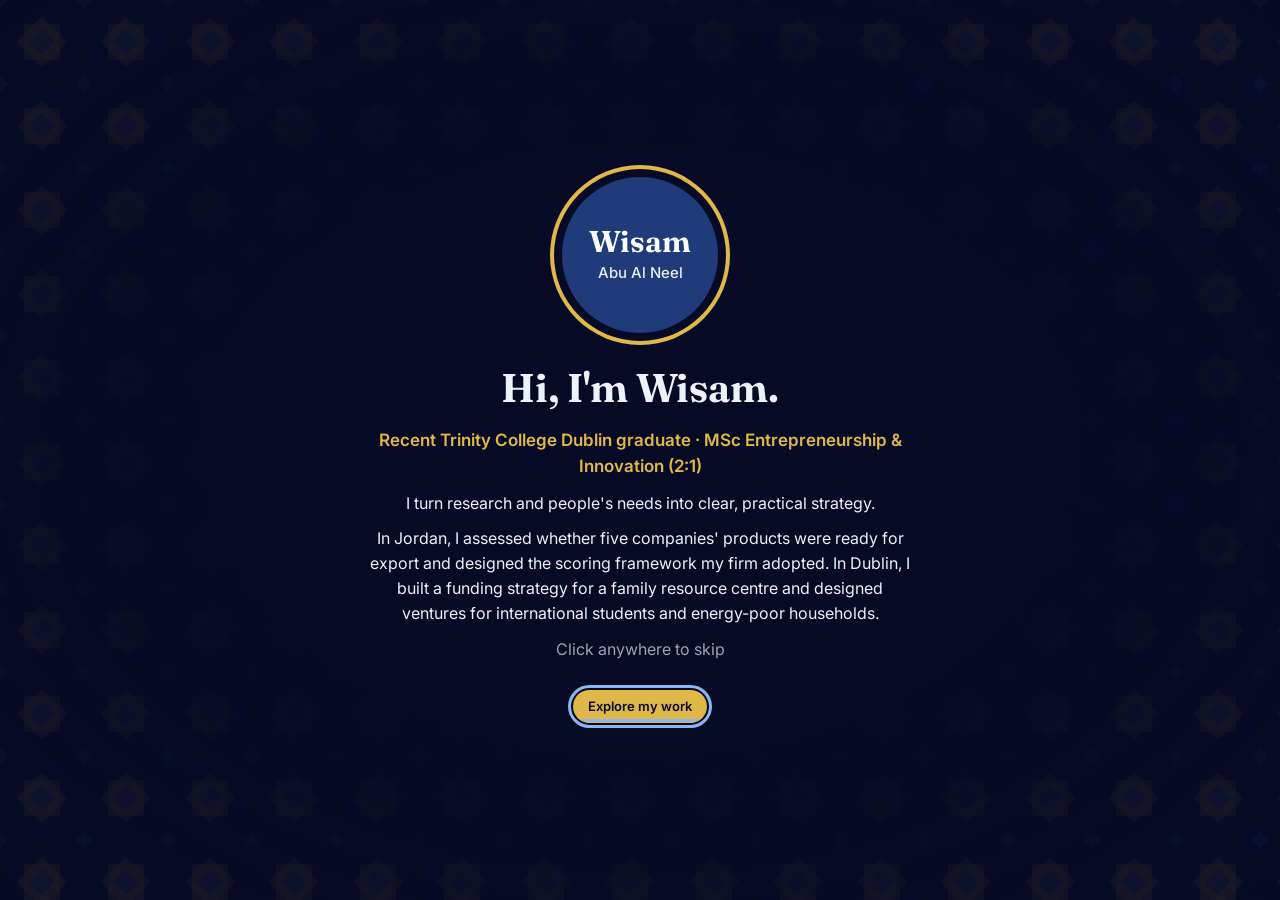
==== index.html @ 4b43a71a "Add files via upload" ====
<!doctype html>
<html lang="en">
<head>
  <meta charset="utf-8">
  <meta name="viewport" content="width=device-width, initial-scale=1, viewport-fit=cover">
  <title>Wisam Abu Al Neel</title>
  <meta name="description" content="Wisam Abu Al Neel: entrepreneurial strategist and consultant. Explore my experience, projects and story as an interactive web.">
  <meta property="og:type" content="website">
  <meta property="og:title" content="Wisam Abu Al Neel: Portfolio">
  <meta property="og:description" content="Consulting, ventures and the story behind them. Click through the web.">
  <!-- <meta property="og:image" content="https://YOUR-DOMAIN/og.png"> add once a 1200x630 image exists -->
  <meta name="theme-color" content="#070a25">
  <meta name="color-scheme" content="dark">
  <link rel="icon" href="data:image/svg+xml,%3Csvg xmlns='http://www.w3.org/2000/svg' viewBox='0 0 64 64'%3E%3Crect x='14' y='14' width='36' height='36' fill='%231F4E99'/%3E%3Crect x='14' y='14' width='36' height='36' fill='%23C9A227' transform='rotate(45 32 32)' opacity='.85'/%3E%3C/svg%3E">
  <link rel="preconnect" href="https://fonts.googleapis.com">
  <link rel="preconnect" href="https://fonts.gstatic.com" crossorigin>
  <link href="https://fonts.googleapis.com/css2?family=Fraunces:opsz,wght@9..144,500;9..144,650&family=Inter:wght@400;500;600&display=swap" rel="stylesheet">
  <link rel="stylesheet" href="styles.css?v=10">

  <!-- Umami Cloud analytics (cookieless, GDPR-friendly).
       1. Create a website at https://cloud.umami.is
       2. Paste its Website ID below. Until then nothing is sent. -->
  <script defer src="https://cloud.umami.is/script.js" data-website-id="65227b22-2c8e-4b10-8df7-d0cecbe84150" data-domains="wizahm.github.io"></script>

  <script src="data.js?v=10"></script>
</head>
<body>
  <!-- Mosaic background: three tile patterns that cross-fade with the theme -->
  <svg class="mosaic" aria-hidden="true" focusable="false">
    <defs>
      <pattern id="p-star" width="84" height="84" patternUnits="userSpaceOnUse">
        <rect width="84" height="84" class="t-c"/>
        <rect x="24" y="24" width="36" height="36" class="t-a"/>
        <rect x="24" y="24" width="36" height="36" class="t-a" transform="rotate(45 42 42)"/>
        <rect x="33" y="33" width="18" height="18" class="t-b" transform="rotate(45 42 42)"/>
        <rect x="-6" y="-6" width="12" height="12" class="t-b" transform="rotate(45 0 0)"/>
        <rect x="78" y="-6" width="12" height="12" class="t-b" transform="rotate(45 84 0)"/>
        <rect x="-6" y="78" width="12" height="12" class="t-b" transform="rotate(45 0 84)"/>
        <rect x="78" y="78" width="12" height="12" class="t-b" transform="rotate(45 84 84)"/>
      </pattern>
      <pattern id="p-hex" width="60" height="104" patternUnits="userSpaceOnUse">
        <rect width="60" height="104" class="t-c"/>
        <polygon points="30,4 54,18 54,46 30,60 6,46 6,18" class="t-a"/>
        <polygon points="30,18 42,25 42,39 30,46 18,39 18,25" class="t-b"/>
        <polygon points="0,56 24,70 24,98 0,112 -24,98 -24,70" class="t-a"/>
        <polygon points="60,56 84,70 84,98 60,112 36,98 36,70" class="t-a"/>
      </pattern>
      <pattern id="p-diamond" width="64" height="64" patternUnits="userSpaceOnUse">
        <rect width="64" height="64" class="t-c"/>
        <polygon points="32,4 60,32 32,60 4,32" class="t-a"/>
        <polygon points="32,18 46,32 32,46 18,32" class="t-b"/>
        <circle cx="0" cy="0" r="5" class="t-b"/><circle cx="64" cy="0" r="5" class="t-b"/>
        <circle cx="0" cy="64" r="5" class="t-b"/><circle cx="64" cy="64" r="5" class="t-b"/>
      </pattern>
      <radialGradient id="veil" cx="50%" cy="50%" r="70%">
        <stop offset="0" stop-color="var(--bg)" stop-opacity=".97"/>
        <stop offset=".55" stop-color="var(--bg)" stop-opacity=".88"/>
        <stop offset="1" stop-color="var(--bg)" stop-opacity=".62"/>
      </radialGradient>
    </defs>
    <rect width="100%" height="100%" fill="url(#p-star)" class="layer" data-pattern="star"/>
    <rect width="100%" height="100%" fill="url(#p-hex)" class="layer" data-pattern="hex"/>
    <rect width="100%" height="100%" fill="url(#p-diamond)" class="layer" data-pattern="diamond"/>
    <rect width="100%" height="100%" fill="url(#veil)"/>
  </svg>

  <section id="splash" hidden aria-label="Introduction">
    <div class="splash-inner">
      <div class="splash-me" id="splashMe" aria-hidden="true"><b>Wisam</b><span>Abu Al Neel</span></div>
      <div class="splash-text">
        <h1 id="splashHello"></h1>
        <p class="lead" id="splashLead"></p>
        <div id="splashLines"></div>
        <p class="splash-skip">Click anywhere to skip</p>
      </div>
      <button class="chip chip-solid splash-go" id="splashGo" type="button">Explore my work</button>
    </div>
  </section>

  <header class="topbar">
    <a class="brand" href="#/" data-nav="home" aria-label="Back to the whole web">
      <span class="brand-mark" aria-hidden="true"></span>
      <span class="brand-name">Wisam Abu Al Neel</span>
    </a>
    <nav class="actions" aria-label="Contact">
      <button class="chip" id="viewToggle" type="button" aria-pressed="false">List view</button>
      <a class="icon-btn" id="cLinkedin" target="_blank" rel="noopener" aria-label="LinkedIn">
        <svg viewBox="0 0 24 24" aria-hidden="true"><path d="M4.98 3.5a2.5 2.5 0 1 1 0 5 2.5 2.5 0 0 1 0-5zM3 9.75h4v11H3zM9.5 9.75h3.8v1.5h.06c.53-1 1.83-2.05 3.77-2.05 4.03 0 4.77 2.65 4.77 6.1v5.45h-4v-4.83c0-1.15-.02-2.63-1.6-2.63-1.6 0-1.85 1.25-1.85 2.55v4.91h-4z"/></svg>
      </a>
      <a class="icon-btn" id="cPhone" aria-label="Phone">
        <svg viewBox="0 0 24 24" aria-hidden="true"><path d="M6.6 10.8a15.1 15.1 0 0 0 6.6 6.6l2.2-2.2c.3-.3.7-.4 1-.2 1.1.4 2.3.6 3.6.6.6 0 1 .4 1 1V20c0 .6-.4 1-1 1A17 17 0 0 1 3 4c0-.6.4-1 1-1h3.5c.6 0 1 .4 1 1 0 1.3.2 2.5.6 3.6.1.3 0 .7-.2 1z"/></svg>
      </a>
      <button class="chip chip-solid" id="askOpen" type="button">Ask me<span class="long"> about…</span></button>
    </nav>
  </header>

  <main id="main">
    <svg id="web" role="group" aria-label="Interactive web of Wisam's story, experience, projects, education and skills">
      <g id="edges"></g>
      <g id="nodes"></g>
    </svg>

    <section id="list" class="list" hidden aria-label="All content as a list"></section>

    <section id="intro" class="intro card" aria-live="polite">
      <p class="kicker">Portfolio</p>
      <h1 id="introName"></h1>
      <p class="tagline" id="introTagline"></p>
      <p id="introText"></p>
      <p class="muted" id="introLoc"></p>
      <p class="hint"><span class="pulse" aria-hidden="true"></span> Tap any tile to explore. Everything is connected.</p>
    </section>

    <aside id="panel" class="panel card" hidden aria-live="polite" tabindex="-1">
      <div class="panel-head">
        <button class="back" id="panelBack" type="button"></button>
        <button class="close" id="panelClose" type="button" aria-label="Close and return to the whole web">×</button>
      </div>
      <div id="panelBody"></div>
    </aside>
  </main>

  <dialog id="ask" class="card ask">
    <form id="askForm" method="dialog">
      <div class="panel-head">
        <h2>What would you like to know more about?</h2>
        <button class="close" value="cancel" type="submit" formnovalidate aria-label="Close">×</button>
      </div>
      <p class="muted">Your answer tells me what to add next. Pick a topic or write your own.</p>
      <fieldset class="topics" id="askTopics"><legend class="sr-only">Topic</legend></fieldset>
      <label>Something else, or more detail (optional)
        <textarea name="message" rows="3" placeholder="How did you build the export scoring framework?"></textarea>
      </label>
      <button class="chip chip-solid wide" type="submit" id="askSend" value="send">Continue to the form ↗</button>
      <p class="muted small">Opens a short Google Form. You can leave your contact details there if you'd like a reply.</p>
      <p class="muted small" id="askStatus" role="status"></p>
    </form>
  </dialog>

  <noscript><p style="padding:24px">This portfolio needs JavaScript for the interactive web. You can reach me on LinkedIn: linkedin.com/in/wisam-abu-al-neel</p></noscript>
  <script src="app.js?v=10"></script>
</body>
</html>
---- styles.css ----
/* Registered colour properties so theme changes FADE instead of snapping. */
/* Midnight-to-Navy palette (color-hex.com/color-palette/97263):
   #0a031d  #070a25  #090c2a  #071132  #0a183b  → backgrounds and cards.
   Gold, ivory and per-section accents sit on top for contrast. */
@property --bg      { syntax: "<color>"; inherits: true; initial-value: #070a25; }
@property --ink     { syntax: "<color>"; inherits: true; initial-value: #EEF1F8; }
@property --accent  { syntax: "<color>"; inherits: true; initial-value: #E0B84A; }
@property --accent2 { syntax: "<color>"; inherits: true; initial-value: #8DB4F0; }
@property --fill    { syntax: "<color>"; inherits: true; initial-value: #1F3B7A; }
@property --tileA   { syntax: "<color>"; inherits: true; initial-value: #C9A227; }
@property --tileB   { syntax: "<color>"; inherits: true; initial-value: #2C4B86; }
@property --tileC   { syntax: "<color>"; inherits: true; initial-value: #090c2a; }
@property --line    { syntax: "<color>"; inherits: true; initial-value: #3B4C7E; }

:root {
  --bg: #070a25; --ink: #EEF1F8; --accent: #E0B84A; --accent2: #8DB4F0; --fill: #1F3B7A;
  --tileA: #C9A227; --tileB: #2C4B86; --tileC: #090c2a; --line: #3B4C7E;
  --muted: color-mix(in srgb, var(--ink) 66%, var(--bg));
  --card: #0a183b;
  --fade: 1.6s;              /* colour fade length: slow and gentle */
  --ease: cubic-bezier(.45,.05,.25,1);
  --panel-w: 420px;
  color-scheme: dark;
  transition:
    --bg var(--fade) var(--ease), --ink var(--fade) var(--ease), --fill var(--fade) var(--ease),
    --accent var(--fade) var(--ease), --accent2 var(--fade) var(--ease),
    --tileA var(--fade) var(--ease), --tileB var(--fade) var(--ease),
    --tileC var(--fade) var(--ease), --line var(--fade) var(--ease);
}

* { box-sizing: border-box; }
html, body { height: 100%; margin: 0; }
body {
  background: var(--bg);
  color: var(--ink);
  font: 400 15px/1.55 Inter, system-ui, -apple-system, "Segoe UI", sans-serif;
  overflow: hidden;
  -webkit-font-smoothing: antialiased;
}
/* Archery-arrow cursor: tip (1,1) is the click point. Falls back to the normal cursor if unsupported. */
html, body, #web { cursor: url("cursor-arrow.svg") 1 1, auto; }
body a, body button, body .node, body .chip, body .icon-btn, body .topics span, body .item-list button, body #splash { cursor: url("cursor-arrow-hover.svg") 1 1, pointer; }
body input, body textarea { cursor: text; }

h1, h2, h3 { font-family: Fraunces, Georgia, serif; font-weight: 650; line-height: 1.15; margin: 0 0 .4em; }
a { color: var(--accent); }
.sr-only { position: absolute; width: 1px; height: 1px; overflow: hidden; clip: rect(0 0 0 0); }

/* ── Mosaic background ── */
.mosaic { position: fixed; inset: 0; width: 100%; height: 100%; z-index: 0; }
.mosaic .t-a { fill: var(--tileA); opacity: .5; }
.mosaic .t-b { fill: var(--tileB); opacity: .75; }
.mosaic .t-c { fill: var(--tileC); }
.mosaic .layer { opacity: 0; transition: opacity 2s var(--ease); }
.mosaic .layer.on { opacity: .32; }

/* ── Top bar ── */
.topbar {
  position: fixed; top: 0; left: 0; right: 0; z-index: 5;
  display: flex; align-items: center; justify-content: space-between; gap: 12px;
  padding: max(12px, env(safe-area-inset-top)) 16px 12px;
  pointer-events: none;
}
.topbar > * { pointer-events: auto; }
.brand { display: flex; align-items: center; gap: 10px; text-decoration: none; color: var(--ink); }
.brand-mark { width: 22px; height: 22px; position: relative; }
.brand-mark::before, .brand-mark::after { content: ""; position: absolute; inset: 3px; background: var(--accent); }
.brand-mark::after { background: var(--accent2); transform: rotate(45deg); opacity: .85; }
.brand-name { font-family: Fraunces, Georgia, serif; font-weight: 650; font-size: 17px; }
.actions { display: flex; align-items: center; gap: 8px; }
.chip {
  font: 500 13px/1 Inter, sans-serif; color: var(--ink);
  background: var(--card); border: 1px solid color-mix(in srgb, var(--accent) 30%, transparent);
  border-radius: 999px; padding: 9px 14px; cursor: pointer; text-decoration: none;
  transition: background .4s, border-color .4s, transform .2s;
}
.chip:hover { border-color: var(--accent); }
.chip:focus-visible, .icon-btn:focus-visible, .back:focus-visible, .close:focus-visible { outline: 3px solid var(--accent2); outline-offset: 2px; }
.chip-solid { background: var(--accent); color: var(--bg); border-color: transparent; font-weight: 600; }
.chip-solid:hover { background: color-mix(in srgb, var(--accent) 85%, #fff); }
.chip.wide { width: 100%; padding: 12px; font-size: 14px; }
.icon-btn {
  width: 36px; height: 36px; display: grid; place-items: center; border-radius: 50%;
  background: var(--card); border: 1px solid color-mix(in srgb, var(--accent) 30%, transparent); cursor: pointer;
}
.icon-btn svg { width: 17px; height: 17px; fill: var(--accent); }

/* ── Web (SVG graph) ── */
main { position: fixed; inset: 0; z-index: 1; }
#web { width: 100%; height: 100%; display: block; touch-action: manipulation; }
.edge { stroke: var(--line); stroke-width: 1.6; fill: none; transition: opacity 1s var(--ease), stroke-width .6s; }
.edge.cross { stroke-dasharray: 4 6; opacity: .28; }
.edge.dim { opacity: .12; }
.edge.hot { stroke: var(--accent2); stroke-width: 2.4; opacity: .95; }

.node { cursor: pointer; transition: opacity 1s var(--ease); outline: none; }
.node.dim { opacity: .28; }
.node .halo { fill: var(--accent2); opacity: 0; transition: opacity .5s var(--ease); }
.node:hover .halo, .node:focus-visible .halo, .node.active .halo { opacity: .35; }
.node text { pointer-events: none; font-family: Inter, sans-serif; }
.node .lbl { font-size: 13px; font-weight: 600; fill: var(--ink); paint-order: stroke; stroke: var(--bg); stroke-width: 4px; stroke-linejoin: round; }
.node.center .core { fill: var(--fill); }
.node.center .ring { fill: none; stroke: var(--accent); stroke-width: 4; }
.node.center text { fill: #fff; stroke: none; }
.node.center .n1 { font: 650 24px Fraunces, Georgia, serif; }
.node.center .n2 { font: 500 13px Inter, sans-serif; opacity: .9; }
.node.category .tile { stroke: var(--bg); stroke-width: 3; }
.node.category text { fill: #fff; font-size: 13.5px; font-weight: 600; stroke: none; }
.node.item .dot { fill: var(--card); stroke-width: 3; }
.node.item .gem { opacity: .9; }

/* ── Cards (intro + panel) ── */
.card {
  background: var(--card);
  border: 1px solid color-mix(in srgb, var(--accent) 22%, transparent);
  border-radius: 18px;
  box-shadow: 0 14px 44px -16px rgba(0, 0, 0, .7);
}
.kicker { text-transform: uppercase; letter-spacing: .12em; font-size: 11.5px; font-weight: 600; color: var(--accent); margin: 0 0 6px; }
.muted { color: var(--muted); }
.small { font-size: 12.5px; }

.intro {
  position: absolute; left: 16px; bottom: 16px; width: min(380px, calc(100% - 32px));
  padding: 20px 22px; z-index: 3;
  transition: opacity .9s var(--ease), transform .9s var(--ease);
}
.intro h1 { font-size: 26px; }
.intro p { margin: 0 0 8px; }
.intro .tagline { font-weight: 600; color: var(--accent); }
.intro.away { opacity: 0; transform: translateY(12px); pointer-events: none; }
.hint { display: flex; gap: 8px; align-items: center; font-size: 13px; color: var(--muted); margin-top: 10px !important; }
.pulse { width: 9px; height: 9px; border-radius: 50%; background: var(--accent2); animation: breathe 3s ease-in-out infinite; }
@keyframes breathe { 0%,100% { opacity: .35; } 50% { opacity: 1; } }

.panel {
  position: absolute; top: 72px; right: 16px; bottom: 16px; width: var(--panel-w);
  overflow-y: auto; padding: 16px 22px 24px; z-index: 3;
  transition: opacity .8s var(--ease), transform .8s var(--ease);
}
.panel.entering { opacity: 0; transform: translateX(16px); }
.panel-head { display: flex; justify-content: space-between; align-items: center; gap: 8px; margin-bottom: 10px; }
.back { background: none; border: 0; padding: 6px 0; font: 500 13px Inter, sans-serif; color: var(--accent); cursor: pointer; }
.close { background: none; border: 0; font-size: 26px; line-height: 1; color: var(--muted); cursor: pointer; padding: 2px 6px; }
.panel h2 { font-size: 24px; }
.panel .meta { font-size: 13px; color: var(--muted); margin: 0 0 14px; }
.panel p { margin: 0 0 12px; }
.panel ul { padding-left: 18px; margin: 0 0 14px; }
.panel li { margin-bottom: 7px; }
.panel li::marker { color: var(--accent2); }
.tags { display: flex; flex-wrap: wrap; gap: 6px; margin: 4px 0 16px; }
.tag { font-size: 12px; padding: 4px 10px; border-radius: 999px; background: color-mix(in srgb, var(--accent) 10%, transparent); color: var(--accent); }
.section-label { font-size: 12px; font-weight: 600; text-transform: uppercase; letter-spacing: .1em; color: var(--muted); margin: 18px 0 8px; }
.related { display: flex; flex-wrap: wrap; gap: 6px; }
.item-list { list-style: none; padding: 0 !important; }
.item-list button {
  width: 100%; text-align: left; background: color-mix(in srgb, var(--accent) 5%, transparent);
  border: 1px solid color-mix(in srgb, var(--accent) 15%, transparent); border-radius: 12px;
  padding: 11px 14px; cursor: pointer; font: inherit; color: var(--ink); transition: border-color .4s, background .4s;
}
.item-list button:hover, .item-list button:focus-visible { border-color: var(--accent); background: color-mix(in srgb, var(--accent) 9%, transparent); outline: none; }
.item-list strong { display: block; }
.item-list span { font-size: 12.5px; color: var(--muted); }
.ask-this { margin-top: 18px; }

/* ── List view ── */
.list { position: absolute; inset: 0; overflow-y: auto; padding: 84px 16px 40px; z-index: 2; }
.list-inner { max-width: 760px; margin: 0 auto; }
.list section { margin-bottom: 28px; }
.list h2 { font-size: 22px; }
.list .item-list { display: grid; gap: 8px; }

/* ── Ask dialog ── */
.ask { width: min(480px, calc(100% - 32px)); padding: 20px 22px; color: var(--ink); }
.ask::backdrop { background: color-mix(in srgb, var(--ink) 35%, transparent); }
.ask h2 { font-size: 20px; margin: 0; }
.ask label { display: block; font-size: 13px; font-weight: 500; margin: 12px 0 0; }
.ask textarea, .ask input[type=email] {
  width: 100%; margin-top: 6px; font: inherit; padding: 10px 12px; border-radius: 10px;
  border: 1px solid color-mix(in srgb, var(--accent) 30%, transparent); background: var(--bg); color: var(--ink);
}
.ask .wide { margin-top: 16px; }
.topics { border: 0; padding: 0; margin: 12px 0 0; display: flex; flex-wrap: wrap; gap: 6px; }
.topics label { margin: 0; }
.topics input { position: absolute; opacity: 0; }
.topics span { display: inline-block; font-size: 13px; padding: 7px 12px; border-radius: 999px; border: 1px solid color-mix(in srgb, var(--accent) 30%, transparent); cursor: pointer; transition: background .4s, color .4s; }
.topics input:checked + span { background: var(--accent); color: var(--bg); border-color: transparent; }
.topics input:focus-visible + span { outline: 3px solid var(--accent2); outline-offset: 2px; }

/* ── Mobile: panel becomes a bottom sheet ── */
@media (max-width: 760px) {
  .brand-name { display: none; }
  .chip { padding: 8px 11px; font-size: 12.5px; }
  .icon-btn { width: 34px; height: 34px; }
  .panel {
    top: auto; left: 0; right: 0; bottom: 0; width: auto; max-height: 56vh;
    border-radius: 18px 18px 0 0; padding-bottom: max(24px, env(safe-area-inset-bottom));
  }
  .panel.entering { transform: translateY(18px); }
  .intro { left: 12px; right: 12px; bottom: 12px; width: auto; padding: 16px 18px; }
  .intro h1 { font-size: 22px; }
  .intro #introText { display: none; }
}
.chip { white-space: nowrap; }
@media (max-width: 420px) {
  .actions { gap: 6px; }
  .chip { padding: 8px 10px; font-size: 12px; }
  #askOpen .long { display: none; }
}

/* ── Landing intro: Wisam in the centre, then the web fades in around him ── */
#splash {
  position: fixed; inset: 0; z-index: 8; display: grid; place-items: center;
  padding: 24px 16px; text-align: center;
  background: radial-gradient(ellipse at center, color-mix(in srgb, var(--bg) 92%, transparent) 0 45%, transparent 75%);
  transition: opacity 1.2s var(--ease);
}
#splash.out { opacity: 0; pointer-events: none; }
#splash[hidden] { display: none; }
.splash-inner { max-width: 600px; display: flex; flex-direction: column; align-items: center; }
.splash-me {
  width: 156px; height: 156px; border-radius: 50%; background: var(--fill);
  box-shadow: 0 0 0 8px var(--bg), 0 0 0 12px var(--accent);
  display: grid; place-content: center; color: #fff; margin-bottom: 32px;
  animation: splashIn 1.2s var(--ease) both;
}
.splash-me b { font: 650 30px/1 Fraunces, Georgia, serif; }
.splash-me span { font: 500 15px Inter, sans-serif; opacity: .9; margin-top: 6px; }
.splash-text > * { animation: splashIn 1.1s var(--ease) both; }
.splash-text h1 { font-size: clamp(28px, 5vw, 40px); }
.splash-text .lead { font-size: 17px; font-weight: 600; color: var(--accent); margin: 0 0 12px; }
.splash-text p { margin: 0 auto 10px; max-width: 540px; font-size: 16px; }
.splash-text > :nth-child(1) { animation-delay: .5s; }
.splash-text > :nth-child(2) { animation-delay: .9s; }
.splash-text > :nth-child(3) { animation-delay: 1.3s; }
.splash-text > :nth-child(4) { animation-delay: 1.7s; }
.splash-go { margin-top: 18px; position: relative; overflow: hidden; animation: splashIn 1.1s var(--ease) 2.1s both; }
.splash-go::after {
  content: ""; position: absolute; left: 0; bottom: 0; height: 3px; width: 100%;
  background: var(--accent2); transform-origin: left; transform: scaleX(0);
  animation: fillBar var(--hold, 11s) linear both;
}
.splash-skip { font-size: 12.5px; color: var(--muted); margin-top: 12px !important; }
@keyframes splashIn { from { opacity: 0; transform: translateY(10px); } to { opacity: 1; transform: none; } }
@keyframes fillBar { to { transform: scaleX(1); } }

body.pre .topbar, body.pre #intro, body.pre #web { opacity: 0; pointer-events: none; }
.topbar, #web { transition: opacity 1.2s var(--ease); }
body.revealing #edges { animation: fadeUp 1.6s var(--ease) .5s both; }
body.revealing .node.category { animation: fadeUp 1.2s var(--ease) .45s both; }
body.revealing .node.item { animation: fadeUp 1.4s var(--ease) .9s both; }
body.revealing .topbar, body.revealing #intro { transition-delay: 1.4s; }
@keyframes fadeUp { from { opacity: 0; } }

@media (max-width: 760px) {
  .splash-me { width: 124px; height: 124px; margin-bottom: 24px; }
  .splash-me b { font-size: 25px; }
  .splash-text p { font-size: 15px; }
}

/* Respect reduced-motion: no zoom glide, colours still fade (no flashing either way). */
@media (prefers-reduced-motion: reduce) {
  .pulse { animation: none; opacity: .8; }
  .panel, .intro { transition: opacity .6s linear; transform: none !important; }
}
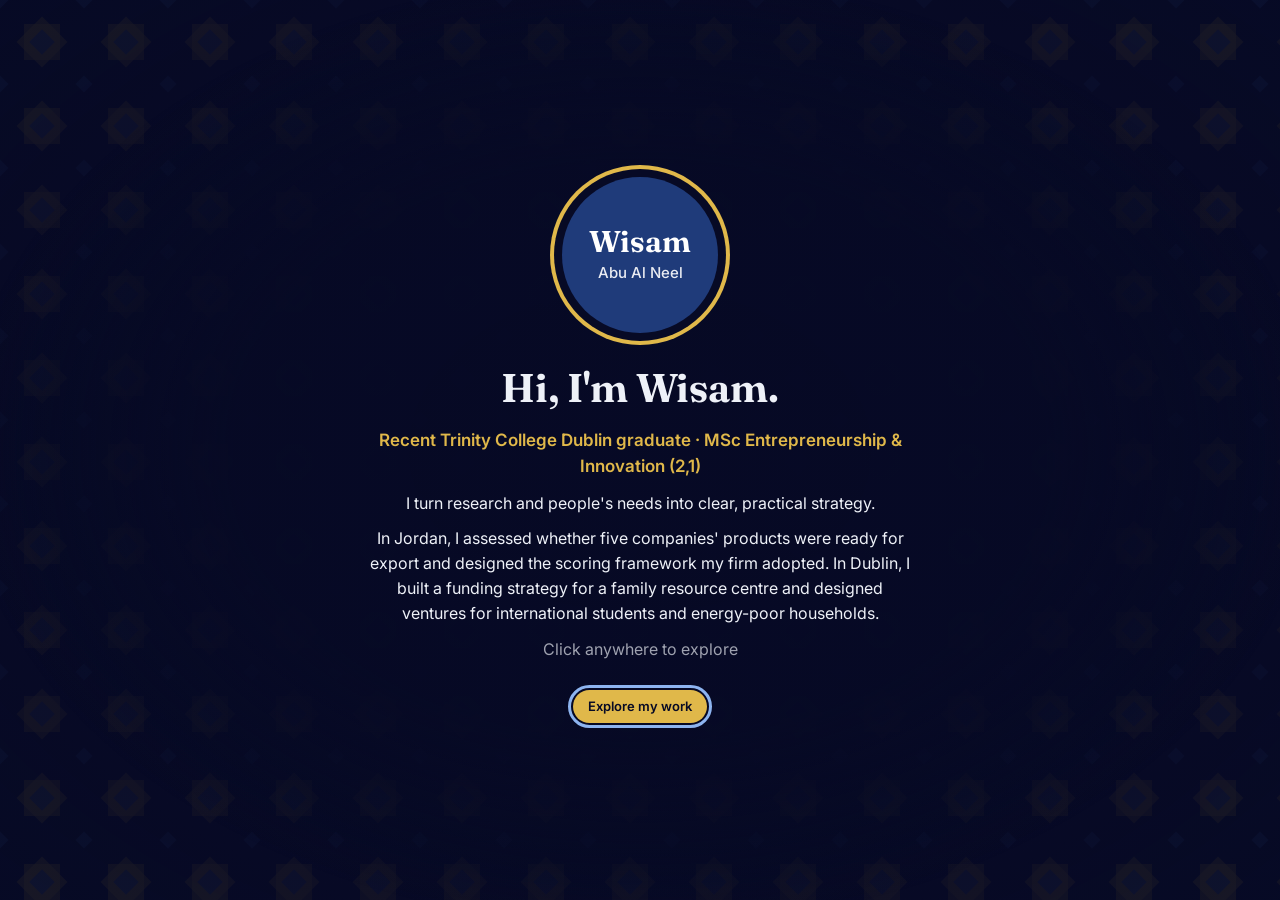
==== commit adb7e372: "Add files via upload" ====
--- a/index.html
+++ b/index.html
@@ -15,14 +15,14 @@
   <link rel="preconnect" href="https://fonts.googleapis.com">
   <link rel="preconnect" href="https://fonts.gstatic.com" crossorigin>
   <link href="https://fonts.googleapis.com/css2?family=Fraunces:opsz,wght@9..144,500;9..144,650&family=Inter:wght@400;500;600&display=swap" rel="stylesheet">
-  <link rel="stylesheet" href="styles.css?v=10">
+  <link rel="stylesheet" href="styles.css?v=13">
 
   <!-- Umami Cloud analytics (cookieless, GDPR-friendly).
        1. Create a website at https://cloud.umami.is
        2. Paste its Website ID below. Until then nothing is sent. -->
   <script defer src="https://cloud.umami.is/script.js" data-website-id="65227b22-2c8e-4b10-8df7-d0cecbe84150" data-domains="wizahm.github.io"></script>
 
-  <script src="data.js?v=10"></script>
+  <script src="data.js?v=13"></script>
 </head>
 <body>
   <!-- Mosaic background: three tile patterns that cross-fade with the theme -->
@@ -71,7 +71,7 @@
         <h1 id="splashHello"></h1>
         <p class="lead" id="splashLead"></p>
         <div id="splashLines"></div>
-        <p class="splash-skip">Click anywhere to skip</p>
+        <p class="splash-skip" id="splashSkip">Click anywhere to explore</p>
       </div>
       <button class="chip chip-solid splash-go" id="splashGo" type="button">Explore my work</button>
     </div>
@@ -86,6 +86,9 @@
       <button class="chip" id="viewToggle" type="button" aria-pressed="false">List view</button>
       <a class="icon-btn" id="cLinkedin" target="_blank" rel="noopener" aria-label="LinkedIn">
         <svg viewBox="0 0 24 24" aria-hidden="true"><path d="M4.98 3.5a2.5 2.5 0 1 1 0 5 2.5 2.5 0 0 1 0-5zM3 9.75h4v11H3zM9.5 9.75h3.8v1.5h.06c.53-1 1.83-2.05 3.77-2.05 4.03 0 4.77 2.65 4.77 6.1v5.45h-4v-4.83c0-1.15-.02-2.63-1.6-2.63-1.6 0-1.85 1.25-1.85 2.55v4.91h-4z"/></svg>
+      </a>
+      <a class="icon-btn" id="cEmail" aria-label="Email">
+        <svg viewBox="0 0 24 24" aria-hidden="true"><path d="M3 5h18v14H3zm2 2v.4l7 4.6 7-4.6V7zm14 2.8-7 4.6-7-4.6V17h14z"/></svg>
       </a>
       <a class="icon-btn" id="cPhone" aria-label="Phone">
         <svg viewBox="0 0 24 24" aria-hidden="true"><path d="M6.6 10.8a15.1 15.1 0 0 0 6.6 6.6l2.2-2.2c.3-.3.7-.4 1-.2 1.1.4 2.3.6 3.6.6.6 0 1 .4 1 1V20c0 .6-.4 1-1 1A17 17 0 0 1 3 4c0-.6.4-1 1-1h3.5c.6 0 1 .4 1 1 0 1.3.2 2.5.6 3.6.1.3 0 .7-.2 1z"/></svg>
@@ -138,6 +141,7 @@
   </dialog>
 
   <noscript><p style="padding:24px">This portfolio needs JavaScript for the interactive web. You can reach me on LinkedIn: linkedin.com/in/wisam-abu-al-neel</p></noscript>
-  <script src="app.js?v=10"></script>
+  <script src="game.js?v=13"></script>
+  <script src="app.js?v=13"></script>
 </body>
 </html>
--- a/styles.css
+++ b/styles.css
@@ -85,9 +85,26 @@
 }
 .icon-btn svg { width: 17px; height: 17px; fill: var(--accent); }
 
+/* ── Email menu ── */
+.menu {
+  position: absolute; top: calc(100% - 4px); right: 16px; z-index: 6;
+  min-width: 220px; padding: 8px; display: flex; flex-direction: column; gap: 2px;
+}
+.menu[hidden] { display: none; }
+.menu-addr { margin: 4px 10px 6px; font-size: 12.5px; color: var(--muted); }
+.menu a, .menu button {
+  display: block; text-align: left; padding: 9px 10px; border-radius: 10px; border: 0;
+  background: none; color: var(--ink); font: 500 14px Inter, sans-serif; text-decoration: none;
+}
+.menu a:hover, .menu button:hover, .menu a:focus-visible, .menu button:focus-visible {
+  background: color-mix(in srgb, var(--accent) 14%, transparent); outline: none;
+}
+body .menu a, body .menu button { cursor: url("cursor-arrow-hover.svg") 1 1, pointer; }
+
 /* ── Web (SVG graph) ── */
 main { position: fixed; inset: 0; z-index: 1; }
-#web { width: 100%; height: 100%; display: block; touch-action: manipulation; }
+#web { width: 100%; height: 100%; display: block; touch-action: none; user-select: none; -webkit-user-select: none; }
+#web.grabbing, #web.grabbing .node { cursor: grabbing; }
 .edge { stroke: var(--line); stroke-width: 1.6; fill: none; transition: opacity 1s var(--ease), stroke-width .6s; }
 .edge.cross { stroke-dasharray: 4 6; opacity: .28; }
 .edge.dim { opacity: .12; }
@@ -234,15 +251,10 @@
 .splash-text > :nth-child(2) { animation-delay: .9s; }
 .splash-text > :nth-child(3) { animation-delay: 1.3s; }
 .splash-text > :nth-child(4) { animation-delay: 1.7s; }
-.splash-go { margin-top: 18px; position: relative; overflow: hidden; animation: splashIn 1.1s var(--ease) 2.1s both; }
-.splash-go::after {
-  content: ""; position: absolute; left: 0; bottom: 0; height: 3px; width: 100%;
-  background: var(--accent2); transform-origin: left; transform: scaleX(0);
-  animation: fillBar var(--hold, 11s) linear both;
-}
+.splash-go { margin-top: 18px; animation: splashIn 1.1s var(--ease) 2.1s both, softPulse 2.8s ease-in-out 3.4s infinite; }
 .splash-skip { font-size: 12.5px; color: var(--muted); margin-top: 12px !important; }
 @keyframes splashIn { from { opacity: 0; transform: translateY(10px); } to { opacity: 1; transform: none; } }
-@keyframes fillBar { to { transform: scaleX(1); } }
+@keyframes softPulse { 0%, 100% { box-shadow: 0 0 0 0 color-mix(in srgb, var(--accent) 45%, transparent); } 50% { box-shadow: 0 0 0 10px transparent; } }
 
 body.pre .topbar, body.pre #intro, body.pre #web { opacity: 0; pointer-events: none; }
 .topbar, #web { transition: opacity 1.2s var(--ease); }
@@ -263,3 +275,164 @@
   .pulse { animation: none; opacity: .8; }
   .panel, .intro { transition: opacity .6s linear; transform: none !important; }
 }
+
+/* ══════════ Exploration, rewards and the challenge ══════════ */
+
+/* Arrow-cursor flight when a tile is clicked */
+.flying-arrow { position: fixed; left: 0; top: 0; width: 36px; height: 36px; z-index: 50; pointer-events: none; transform-origin: 2px 2px; }
+body.shooting, body.shooting * { cursor: none !important; }
+
+/* Arrows stuck in explored tiles */
+.stuck .arrow-in { pointer-events: none; }
+.stuck .arrow-in.hit { animation: arrowIn .9s cubic-bezier(.2,.8,.2,1) both; }
+@keyframes arrowIn {
+  0% { transform: translateX(120px); opacity: 0; }
+  30% { transform: translateX(0); opacity: 1; }
+  45% { transform: rotate(5deg); }
+  60% { transform: rotate(-3.5deg); }
+  75% { transform: rotate(2deg); }
+  100% { transform: rotate(0); }
+}
+
+/* Tiles answered correctly in the challenge */
+.node.item.gold .dot { fill: #3A2A05; stroke: #F5D06A !important; filter: drop-shadow(0 0 6px rgba(245, 208, 106, .75)); }
+.node.item.gold .gem { fill: #F5D06A; }
+.node.item.gold .lbl { fill: #F5D06A; }
+.spark { fill: #FFF3C4; transform-box: fill-box; transform-origin: center; animation: twinkle 2.4s ease-in-out infinite; }
+@keyframes twinkle { 0%, 100% { opacity: .25; } 50% { opacity: 1; } }
+.gold-badge { margin-left: 8px; color: #F5D06A; text-transform: none; letter-spacing: 0; }
+
+/* Progress pill */
+.progress { font-size: 12.5px; }
+.progress b { color: var(--accent); }
+
+/* Zoom controls */
+.zoom-ctl { position: fixed; right: 16px; bottom: 16px; z-index: 4; display: flex; flex-direction: column; gap: 6px; transition: opacity .6s var(--ease); }
+.zoom-ctl button {
+  width: 40px; height: 40px; border-radius: 12px; border: 1px solid color-mix(in srgb, var(--accent) 30%, transparent);
+  background: var(--card); color: var(--ink); font: 600 20px/1 Inter, sans-serif;
+}
+.zoom-ctl button:hover { border-color: var(--accent); }
+body.panel-open .zoom-ctl { right: calc(var(--panel-w) + 32px); }
+body.pre .zoom-ctl, body.list-mode .zoom-ctl, body.game-open .zoom-ctl, body.game-open .topbar { opacity: 0; pointer-events: none; }
+
+/* Challenge button below the web */
+.game-btn { cursor: url("cursor-arrow-hover.svg") 1 1, pointer; outline: none; transition: opacity 1s var(--ease); }
+.game-btn.dim { opacity: .25; }
+.game-btn .core { fill: #1F3B7A; stroke: #F5D06A; stroke-width: 4; }
+.game-btn .core-g { transform-box: fill-box; transform-origin: center; animation: breatheBtn 2.6s ease-in-out infinite; }
+.game-btn .ripple { fill: none; stroke: #8DB4F0; stroke-width: 2.5; opacity: 0; transform-box: fill-box; transform-origin: center; animation: ripple 3.6s ease-out infinite; }
+.game-btn .ripple.r2 { animation-delay: 1.2s; }
+.game-btn .ripple.r3 { animation-delay: 2.4s; }
+.game-btn .gb-l1 { fill: var(--ink); font: 650 20px Fraunces, Georgia, serif; }
+.game-btn .gb-l2 { fill: var(--muted); font: 500 13px Inter, sans-serif; }
+.game-btn:focus-visible .core { stroke: #FFFFFF; }
+.game-btn.charged .core { fill: #F5D06A; transition: fill .4s; }
+@keyframes breatheBtn { 0%, 100% { transform: scale(1); } 50% { transform: scale(1.06); } }
+@keyframes ripple { 0% { transform: scale(1); opacity: .65; } 100% { transform: scale(2.6); opacity: 0; } }
+.light { fill: #FFE9A8; filter: drop-shadow(0 0 6px #F5D06A) drop-shadow(0 0 12px rgba(245, 208, 106, .6)); }
+
+/* Fade between the web and the game */
+#fader { position: fixed; inset: 0; z-index: 60; background: #070a25; opacity: 0; pointer-events: none; transition: opacity .85s var(--ease); }
+#fader.on { opacity: 1; pointer-events: auto; }
+
+/* Toast */
+#toast {
+  position: fixed; left: 50%; top: 72px; z-index: 55; transform: translate(-50%, -12px); opacity: 0;
+  background: var(--card); color: var(--ink); border: 1px solid color-mix(in srgb, var(--accent) 35%, transparent);
+  border-radius: 14px; padding: 12px 18px; font-weight: 500; max-width: min(520px, calc(100% - 32px)); text-align: center;
+  box-shadow: 0 14px 40px -12px rgba(0,0,0,.7); transition: opacity .6s var(--ease), transform .6s var(--ease); pointer-events: none;
+}
+#toast.on { opacity: 1; transform: translate(-50%, 0); }
+
+/* Photo at the top of each subtopic */
+.photo { margin: 4px 0 14px; }
+.photo img { display: block; width: 100%; height: auto; aspect-ratio: 2 / 1; object-fit: cover; border-radius: 12px; background: color-mix(in srgb, var(--accent) 10%, var(--card)); }
+.photo figcaption { font-size: 11.5px; color: var(--muted); margin-top: 6px; }
+.photo figcaption a { color: inherit; }
+
+/* Related chips carry their own section colour */
+.related .chip { border-color: color-mix(in srgb, var(--chip, var(--accent)) 55%, transparent); }
+.list section h2 { color: var(--sec, var(--ink)); }
+
+/* ══════════ The archery game ══════════ */
+#game { position: fixed; inset: 0; z-index: 40; color: #EEF1F8; overflow: hidden; }
+#game[hidden] { display: none; }
+#gameCanvas { position: absolute; inset: 0; display: block; touch-action: none; cursor: none; }
+.g-top { position: absolute; top: 0; left: 0; right: 0; display: flex; justify-content: space-between; align-items: flex-start; gap: 10px; padding: max(12px, env(safe-area-inset-top)) 16px 0; pointer-events: none; }
+.g-top > * { pointer-events: auto; }
+.g-stats { display: flex; gap: 8px; }
+.g-stats > div { background: rgba(10, 24, 59, .85); border: 1px solid rgba(224, 184, 74, .3); border-radius: 12px; padding: 6px 12px; text-align: center; min-width: 64px; }
+.g-stats span { display: block; font-size: 10.5px; text-transform: uppercase; letter-spacing: .1em; color: #AEB8D6; }
+.g-stats b { font-size: 18px; color: #E0B84A; }
+.g-card {
+  position: absolute; top: 70px; left: 50%; transform: translateX(-50%); width: min(640px, calc(100% - 32px));
+  padding: 14px 18px; background: rgba(10, 24, 59, .92); transition: opacity .6s var(--ease), transform .6s var(--ease);
+}
+.g-card.away { opacity: 0; transform: translate(-50%, -12px); pointer-events: none; }
+.g-kicker { margin: 0 0 4px; font-size: 12px; color: #AEB8D6; }
+.g-card h2 { font-size: clamp(18px, 2.4vw, 23px); margin: 0 0 10px; color: #EEF1F8; }
+.g-answers { list-style: none; margin: 0; padding: 0; display: grid; grid-template-columns: repeat(3, minmax(0, 1fr)); gap: 8px; }
+.g-answers li {
+  display: flex; gap: 8px; align-items: flex-start; padding: 8px 10px; border-radius: 10px; font-size: 13.5px; line-height: 1.35;
+  background: rgba(255, 255, 255, .05); border: 1px solid rgba(224, 184, 74, .2); transition: background .4s, border-color .4s;
+  cursor: url("cursor-arrow-hover.svg") 1 1, pointer;
+}
+.g-answers li:hover { border-color: #E0B84A; }
+.g-answers b { flex: none; width: 22px; height: 22px; border-radius: 50%; display: grid; place-items: center; background: #E0B84A; color: #070a25; font-size: 12px; }
+.g-answers li.right { background: rgba(245, 208, 106, .18); border-color: #F5D06A; }
+.g-answers li.wrong { background: rgba(226, 75, 74, .18); border-color: #E24B4A; }
+.g-hint { position: absolute; left: 0; right: 0; bottom: 10px; margin: 0; text-align: center; font-size: 12.5px; color: #AEB8D6; pointer-events: none; padding: 0 16px; }
+.g-msg {
+  position: absolute; left: 50%; top: 46%; transform: translate(-50%, 10px); opacity: 0; pointer-events: none; text-align: center;
+  font: 650 clamp(18px, 3vw, 28px) Fraunces, Georgia, serif; color: #EEF1F8; text-shadow: 0 2px 12px rgba(0,0,0,.8);
+  transition: opacity .35s, transform .35s; max-width: calc(100% - 32px);
+}
+.g-msg.on { opacity: 1; transform: translate(-50%, 0); }
+.g-msg.ok { color: #F5D06A; }
+.g-msg.bad { color: #F5A08A; font-size: clamp(15px, 2.2vw, 20px); }
+.g-msg.gear { color: #6FD3A0; }
+.g-end {
+  position: absolute; top: 50%; left: 50%; transform: translate(-50%, -50%); width: min(460px, calc(100% - 32px));
+  padding: 22px; text-align: center; background: rgba(10, 24, 59, .96);
+}
+.g-end h2 { font-size: 34px; color: #F5D06A; }
+.g-end-stats { display: flex; justify-content: center; gap: 22px; margin: 8px 0 12px; }
+.g-end-stats b { display: block; font-size: 20px; color: #EEF1F8; }
+.g-end-stats span { font-size: 12px; color: #AEB8D6; }
+.g-share, .g-end-actions { display: flex; flex-wrap: wrap; justify-content: center; gap: 8px; margin-top: 12px; }
+.g-bubble {
+  position: absolute; z-index: 2; max-width: 300px; padding: 14px 16px; border-radius: 16px 16px 16px 4px;
+  background: #F3EEDF; color: #1D2335; box-shadow: 0 12px 34px -10px rgba(0,0,0,.7); animation: splashIn .8s var(--ease) both;
+}
+.g-bubble p { margin: 0 0 6px; font-size: 14.5px; }
+.g-bubble span { font: 650 14px Fraunces, Georgia, serif; color: #8A6A12; }
+@media (max-width: 760px) {
+  .g-card { top: 62px; padding: 10px 12px; }
+  .g-answers { grid-template-columns: 1fr; gap: 5px; }
+  .g-answers li { padding: 6px 8px; font-size: 13px; }
+  .g-stats > div { min-width: 0; padding: 4px 8px; }
+  .g-stats b { font-size: 15px; }
+  .g-quit { font-size: 0 !important; padding: 8px 12px !important; }
+  .g-quit::before { content: "←"; font-size: 14px; }
+  body.panel-open .zoom-ctl { opacity: 0; pointer-events: none; }
+  .progress .long { display: none; }
+  .end-wide { display: none; }
+}
+@media (prefers-reduced-motion: reduce) {
+  .spark, .game-btn .core-g, .game-btn .ripple, .splash-go { animation: none !important; }
+  .game-btn .ripple { opacity: .3; }
+  .stuck .arrow-in.hit { animation: none; }
+}
+.g-end.side { left: auto; right: max(16px, 5vw); transform: translateY(-50%); }
+@media (max-width: 760px) {
+  .g-end.side { right: auto; left: 50%; top: auto; bottom: 12px; transform: translateX(-50%); }
+  .g-bubble { max-width: calc(100% - 32px); }
+}
+@media (max-width: 480px) {
+  .topbar .progress { position: absolute; top: calc(100% - 4px); left: 16px; padding: 6px 10px; font-size: 12px; }
+}
+@media (max-width: 760px) {
+  .zoom-ctl { top: 62px; bottom: auto; right: 12px; }
+  .zoom-ctl button { width: 36px; height: 36px; font-size: 18px; }
+}
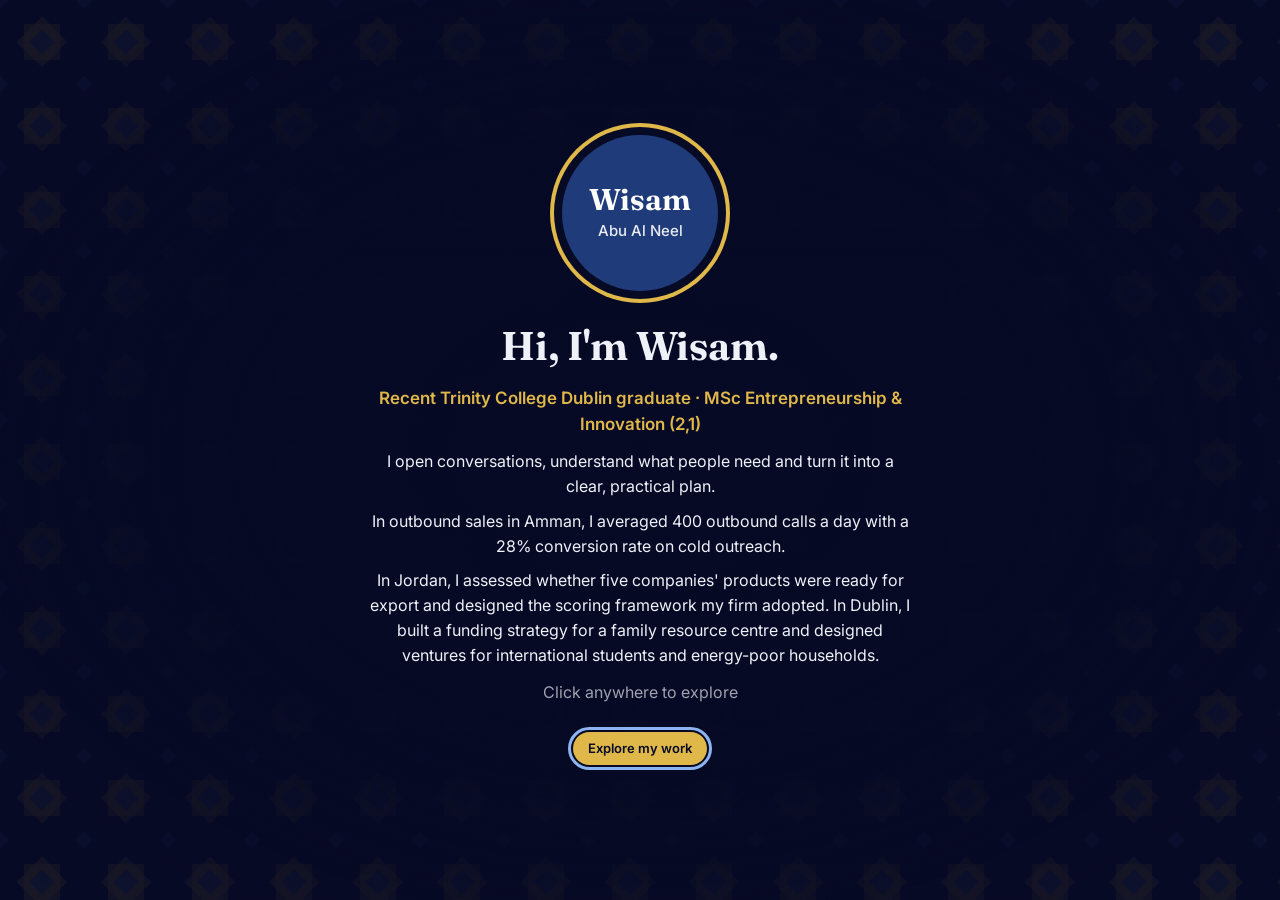
==== commit f6508f2b: "Add files via upload" ====
--- a/index.html
+++ b/index.html
@@ -4,25 +4,30 @@
   <meta charset="utf-8">
   <meta name="viewport" content="width=device-width, initial-scale=1, viewport-fit=cover">
   <title>Wisam Abu Al Neel</title>
-  <meta name="description" content="Wisam Abu Al Neel: entrepreneurial strategist and consultant. Explore my experience, projects and story as an interactive web.">
+  <meta name="description" content="Wisam Abu Al Neel: sales, business development and consulting. Recent Trinity College Dublin graduate. Explore my experience, projects and story as an interactive web.">
   <meta property="og:type" content="website">
   <meta property="og:title" content="Wisam Abu Al Neel: Portfolio">
-  <meta property="og:description" content="Consulting, ventures and the story behind them. Click through the web.">
-  <!-- <meta property="og:image" content="https://YOUR-DOMAIN/og.png"> add once a 1200x630 image exists -->
+  <meta property="og:description" content="Sales, business development and consulting. Recent Trinity College Dublin graduate, available now in Dublin.">
+  <meta property="og:url" content="https://wizahm.github.io/">
+  <meta property="og:image" content="https://wizahm.github.io/og.png">
+  <meta property="og:image:width" content="1200">
+  <meta property="og:image:height" content="630">
+  <meta property="og:image:alt" content="Wisam Abu Al Neel: sales, business development and consulting">
+  <meta name="twitter:card" content="summary_large_image">
   <meta name="theme-color" content="#070a25">
   <meta name="color-scheme" content="dark">
   <link rel="icon" href="data:image/svg+xml,%3Csvg xmlns='http://www.w3.org/2000/svg' viewBox='0 0 64 64'%3E%3Crect x='14' y='14' width='36' height='36' fill='%231F4E99'/%3E%3Crect x='14' y='14' width='36' height='36' fill='%23C9A227' transform='rotate(45 32 32)' opacity='.85'/%3E%3C/svg%3E">
   <link rel="preconnect" href="https://fonts.googleapis.com">
   <link rel="preconnect" href="https://fonts.gstatic.com" crossorigin>
   <link href="https://fonts.googleapis.com/css2?family=Fraunces:opsz,wght@9..144,500;9..144,650&family=Inter:wght@400;500;600&display=swap" rel="stylesheet">
-  <link rel="stylesheet" href="styles.css?v=13">
+  <link rel="stylesheet" href="styles.css?v=16">
 
   <!-- Umami Cloud analytics (cookieless, GDPR-friendly).
        1. Create a website at https://cloud.umami.is
        2. Paste its Website ID below. Until then nothing is sent. -->
   <script defer src="https://cloud.umami.is/script.js" data-website-id="65227b22-2c8e-4b10-8df7-d0cecbe84150" data-domains="wizahm.github.io"></script>
 
-  <script src="data.js?v=13"></script>
+  <script src="data.js?v=16"></script>
 </head>
 <body>
   <!-- Mosaic background: three tile patterns that cross-fade with the theme -->
@@ -141,7 +146,6 @@
   </dialog>
 
   <noscript><p style="padding:24px">This portfolio needs JavaScript for the interactive web. You can reach me on LinkedIn: linkedin.com/in/wisam-abu-al-neel</p></noscript>
-  <script src="game.js?v=13"></script>
-  <script src="app.js?v=13"></script>
+  <script src="app.js?v=16"></script>
 </body>
 </html>
--- a/styles.css
+++ b/styles.css
@@ -1,438 +1,392 @@
-/* Registered colour properties so theme changes FADE instead of snapping. */
-/* Midnight-to-Navy palette (color-hex.com/color-palette/97263):
-   #0a031d  #070a25  #090c2a  #071132  #0a183b  → backgrounds and cards.
-   Gold, ivory and per-section accents sit on top for contrast. */
-@property --bg      { syntax: "<color>"; inherits: true; initial-value: #070a25; }
-@property --ink     { syntax: "<color>"; inherits: true; initial-value: #EEF1F8; }
-@property --accent  { syntax: "<color>"; inherits: true; initial-value: #E0B84A; }
-@property --accent2 { syntax: "<color>"; inherits: true; initial-value: #8DB4F0; }
-@property --fill    { syntax: "<color>"; inherits: true; initial-value: #1F3B7A; }
-@property --tileA   { syntax: "<color>"; inherits: true; initial-value: #C9A227; }
-@property --tileB   { syntax: "<color>"; inherits: true; initial-value: #2C4B86; }
-@property --tileC   { syntax: "<color>"; inherits: true; initial-value: #090c2a; }
-@property --line    { syntax: "<color>"; inherits: true; initial-value: #3B4C7E; }
-
-:root {
-  --bg: #070a25; --ink: #EEF1F8; --accent: #E0B84A; --accent2: #8DB4F0; --fill: #1F3B7A;
-  --tileA: #C9A227; --tileB: #2C4B86; --tileC: #090c2a; --line: #3B4C7E;
-  --muted: color-mix(in srgb, var(--ink) 66%, var(--bg));
-  --card: #0a183b;
-  --fade: 1.6s;              /* colour fade length: slow and gentle */
-  --ease: cubic-bezier(.45,.05,.25,1);
-  --panel-w: 420px;
-  color-scheme: dark;
-  transition:
-    --bg var(--fade) var(--ease), --ink var(--fade) var(--ease), --fill var(--fade) var(--ease),
-    --accent var(--fade) var(--ease), --accent2 var(--fade) var(--ease),
-    --tileA var(--fade) var(--ease), --tileB var(--fade) var(--ease),
-    --tileC var(--fade) var(--ease), --line var(--fade) var(--ease);
-}
-
-* { box-sizing: border-box; }
-html, body { height: 100%; margin: 0; }
-body {
-  background: var(--bg);
-  color: var(--ink);
-  font: 400 15px/1.55 Inter, system-ui, -apple-system, "Segoe UI", sans-serif;
-  overflow: hidden;
-  -webkit-font-smoothing: antialiased;
-}
-/* Archery-arrow cursor: tip (1,1) is the click point. Falls back to the normal cursor if unsupported. */
-html, body, #web { cursor: url("cursor-arrow.svg") 1 1, auto; }
-body a, body button, body .node, body .chip, body .icon-btn, body .topics span, body .item-list button, body #splash { cursor: url("cursor-arrow-hover.svg") 1 1, pointer; }
-body input, body textarea { cursor: text; }
-
-h1, h2, h3 { font-family: Fraunces, Georgia, serif; font-weight: 650; line-height: 1.15; margin: 0 0 .4em; }
-a { color: var(--accent); }
-.sr-only { position: absolute; width: 1px; height: 1px; overflow: hidden; clip: rect(0 0 0 0); }
-
-/* ── Mosaic background ── */
-.mosaic { position: fixed; inset: 0; width: 100%; height: 100%; z-index: 0; }
-.mosaic .t-a { fill: var(--tileA); opacity: .5; }
-.mosaic .t-b { fill: var(--tileB); opacity: .75; }
-.mosaic .t-c { fill: var(--tileC); }
-.mosaic .layer { opacity: 0; transition: opacity 2s var(--ease); }
-.mosaic .layer.on { opacity: .32; }
-
-/* ── Top bar ── */
-.topbar {
-  position: fixed; top: 0; left: 0; right: 0; z-index: 5;
-  display: flex; align-items: center; justify-content: space-between; gap: 12px;
-  padding: max(12px, env(safe-area-inset-top)) 16px 12px;
-  pointer-events: none;
-}
-.topbar > * { pointer-events: auto; }
-.brand { display: flex; align-items: center; gap: 10px; text-decoration: none; color: var(--ink); }
-.brand-mark { width: 22px; height: 22px; position: relative; }
-.brand-mark::before, .brand-mark::after { content: ""; position: absolute; inset: 3px; background: var(--accent); }
-.brand-mark::after { background: var(--accent2); transform: rotate(45deg); opacity: .85; }
-.brand-name { font-family: Fraunces, Georgia, serif; font-weight: 650; font-size: 17px; }
-.actions { display: flex; align-items: center; gap: 8px; }
-.chip {
-  font: 500 13px/1 Inter, sans-serif; color: var(--ink);
-  background: var(--card); border: 1px solid color-mix(in srgb, var(--accent) 30%, transparent);
-  border-radius: 999px; padding: 9px 14px; cursor: pointer; text-decoration: none;
-  transition: background .4s, border-color .4s, transform .2s;
-}
-.chip:hover { border-color: var(--accent); }
-.chip:focus-visible, .icon-btn:focus-visible, .back:focus-visible, .close:focus-visible { outline: 3px solid var(--accent2); outline-offset: 2px; }
-.chip-solid { background: var(--accent); color: var(--bg); border-color: transparent; font-weight: 600; }
-.chip-solid:hover { background: color-mix(in srgb, var(--accent) 85%, #fff); }
-.chip.wide { width: 100%; padding: 12px; font-size: 14px; }
-.icon-btn {
-  width: 36px; height: 36px; display: grid; place-items: center; border-radius: 50%;
-  background: var(--card); border: 1px solid color-mix(in srgb, var(--accent) 30%, transparent); cursor: pointer;
-}
-.icon-btn svg { width: 17px; height: 17px; fill: var(--accent); }
-
-/* ── Email menu ── */
-.menu {
-  position: absolute; top: calc(100% - 4px); right: 16px; z-index: 6;
-  min-width: 220px; padding: 8px; display: flex; flex-direction: column; gap: 2px;
-}
-.menu[hidden] { display: none; }
-.menu-addr { margin: 4px 10px 6px; font-size: 12.5px; color: var(--muted); }
-.menu a, .menu button {
-  display: block; text-align: left; padding: 9px 10px; border-radius: 10px; border: 0;
-  background: none; color: var(--ink); font: 500 14px Inter, sans-serif; text-decoration: none;
-}
-.menu a:hover, .menu button:hover, .menu a:focus-visible, .menu button:focus-visible {
-  background: color-mix(in srgb, var(--accent) 14%, transparent); outline: none;
-}
-body .menu a, body .menu button { cursor: url("cursor-arrow-hover.svg") 1 1, pointer; }
-
-/* ── Web (SVG graph) ── */
-main { position: fixed; inset: 0; z-index: 1; }
-#web { width: 100%; height: 100%; display: block; touch-action: none; user-select: none; -webkit-user-select: none; }
-#web.grabbing, #web.grabbing .node { cursor: grabbing; }
-.edge { stroke: var(--line); stroke-width: 1.6; fill: none; transition: opacity 1s var(--ease), stroke-width .6s; }
-.edge.cross { stroke-dasharray: 4 6; opacity: .28; }
-.edge.dim { opacity: .12; }
-.edge.hot { stroke: var(--accent2); stroke-width: 2.4; opacity: .95; }
-
-.node { cursor: pointer; transition: opacity 1s var(--ease); outline: none; }
-.node.dim { opacity: .28; }
-.node .halo { fill: var(--accent2); opacity: 0; transition: opacity .5s var(--ease); }
-.node:hover .halo, .node:focus-visible .halo, .node.active .halo { opacity: .35; }
-.node text { pointer-events: none; font-family: Inter, sans-serif; }
-.node .lbl { font-size: 13px; font-weight: 600; fill: var(--ink); paint-order: stroke; stroke: var(--bg); stroke-width: 4px; stroke-linejoin: round; }
-.node.center .core { fill: var(--fill); }
-.node.center .ring { fill: none; stroke: var(--accent); stroke-width: 4; }
-.node.center text { fill: #fff; stroke: none; }
-.node.center .n1 { font: 650 24px Fraunces, Georgia, serif; }
-.node.center .n2 { font: 500 13px Inter, sans-serif; opacity: .9; }
-.node.category .tile { stroke: var(--bg); stroke-width: 3; }
-.node.category text { fill: #fff; font-size: 13.5px; font-weight: 600; stroke: none; }
-.node.item .dot { fill: var(--card); stroke-width: 3; }
-.node.item .gem { opacity: .9; }
-
-/* ── Cards (intro + panel) ── */
-.card {
-  background: var(--card);
-  border: 1px solid color-mix(in srgb, var(--accent) 22%, transparent);
-  border-radius: 18px;
-  box-shadow: 0 14px 44px -16px rgba(0, 0, 0, .7);
-}
-.kicker { text-transform: uppercase; letter-spacing: .12em; font-size: 11.5px; font-weight: 600; color: var(--accent); margin: 0 0 6px; }
-.muted { color: var(--muted); }
-.small { font-size: 12.5px; }
-
-.intro {
-  position: absolute; left: 16px; bottom: 16px; width: min(380px, calc(100% - 32px));
-  padding: 20px 22px; z-index: 3;
-  transition: opacity .9s var(--ease), transform .9s var(--ease);
-}
-.intro h1 { font-size: 26px; }
-.intro p { margin: 0 0 8px; }
-.intro .tagline { font-weight: 600; color: var(--accent); }
-.intro.away { opacity: 0; transform: translateY(12px); pointer-events: none; }
-.hint { display: flex; gap: 8px; align-items: center; font-size: 13px; color: var(--muted); margin-top: 10px !important; }
-.pulse { width: 9px; height: 9px; border-radius: 50%; background: var(--accent2); animation: breathe 3s ease-in-out infinite; }
-@keyframes breathe { 0%,100% { opacity: .35; } 50% { opacity: 1; } }
-
-.panel {
-  position: absolute; top: 72px; right: 16px; bottom: 16px; width: var(--panel-w);
-  overflow-y: auto; padding: 16px 22px 24px; z-index: 3;
-  transition: opacity .8s var(--ease), transform .8s var(--ease);
-}
-.panel.entering { opacity: 0; transform: translateX(16px); }
-.panel-head { display: flex; justify-content: space-between; align-items: center; gap: 8px; margin-bottom: 10px; }
-.back { background: none; border: 0; padding: 6px 0; font: 500 13px Inter, sans-serif; color: var(--accent); cursor: pointer; }
-.close { background: none; border: 0; font-size: 26px; line-height: 1; color: var(--muted); cursor: pointer; padding: 2px 6px; }
-.panel h2 { font-size: 24px; }
-.panel .meta { font-size: 13px; color: var(--muted); margin: 0 0 14px; }
-.panel p { margin: 0 0 12px; }
-.panel ul { padding-left: 18px; margin: 0 0 14px; }
-.panel li { margin-bottom: 7px; }
-.panel li::marker { color: var(--accent2); }
-.tags { display: flex; flex-wrap: wrap; gap: 6px; margin: 4px 0 16px; }
-.tag { font-size: 12px; padding: 4px 10px; border-radius: 999px; background: color-mix(in srgb, var(--accent) 10%, transparent); color: var(--accent); }
-.section-label { font-size: 12px; font-weight: 600; text-transform: uppercase; letter-spacing: .1em; color: var(--muted); margin: 18px 0 8px; }
-.related { display: flex; flex-wrap: wrap; gap: 6px; }
-.item-list { list-style: none; padding: 0 !important; }
-.item-list button {
-  width: 100%; text-align: left; background: color-mix(in srgb, var(--accent) 5%, transparent);
-  border: 1px solid color-mix(in srgb, var(--accent) 15%, transparent); border-radius: 12px;
-  padding: 11px 14px; cursor: pointer; font: inherit; color: var(--ink); transition: border-color .4s, background .4s;
-}
-.item-list button:hover, .item-list button:focus-visible { border-color: var(--accent); background: color-mix(in srgb, var(--accent) 9%, transparent); outline: none; }
-.item-list strong { display: block; }
-.item-list span { font-size: 12.5px; color: var(--muted); }
-.ask-this { margin-top: 18px; }
-
-/* ── List view ── */
-.list { position: absolute; inset: 0; overflow-y: auto; padding: 84px 16px 40px; z-index: 2; }
-.list-inner { max-width: 760px; margin: 0 auto; }
-.list section { margin-bottom: 28px; }
-.list h2 { font-size: 22px; }
-.list .item-list { display: grid; gap: 8px; }
-
-/* ── Ask dialog ── */
-.ask { width: min(480px, calc(100% - 32px)); padding: 20px 22px; color: var(--ink); }
-.ask::backdrop { background: color-mix(in srgb, var(--ink) 35%, transparent); }
-.ask h2 { font-size: 20px; margin: 0; }
-.ask label { display: block; font-size: 13px; font-weight: 500; margin: 12px 0 0; }
-.ask textarea, .ask input[type=email] {
-  width: 100%; margin-top: 6px; font: inherit; padding: 10px 12px; border-radius: 10px;
-  border: 1px solid color-mix(in srgb, var(--accent) 30%, transparent); background: var(--bg); color: var(--ink);
-}
-.ask .wide { margin-top: 16px; }
-.topics { border: 0; padding: 0; margin: 12px 0 0; display: flex; flex-wrap: wrap; gap: 6px; }
-.topics label { margin: 0; }
-.topics input { position: absolute; opacity: 0; }
-.topics span { display: inline-block; font-size: 13px; padding: 7px 12px; border-radius: 999px; border: 1px solid color-mix(in srgb, var(--accent) 30%, transparent); cursor: pointer; transition: background .4s, color .4s; }
-.topics input:checked + span { background: var(--accent); color: var(--bg); border-color: transparent; }
-.topics input:focus-visible + span { outline: 3px solid var(--accent2); outline-offset: 2px; }
-
-/* ── Mobile: panel becomes a bottom sheet ── */
-@media (max-width: 760px) {
-  .brand-name { display: none; }
-  .chip { padding: 8px 11px; font-size: 12.5px; }
-  .icon-btn { width: 34px; height: 34px; }
-  .panel {
-    top: auto; left: 0; right: 0; bottom: 0; width: auto; max-height: 56vh;
-    border-radius: 18px 18px 0 0; padding-bottom: max(24px, env(safe-area-inset-bottom));
-  }
-  .panel.entering { transform: translateY(18px); }
-  .intro { left: 12px; right: 12px; bottom: 12px; width: auto; padding: 16px 18px; }
-  .intro h1 { font-size: 22px; }
-  .intro #introText { display: none; }
-}
-.chip { white-space: nowrap; }
-@media (max-width: 420px) {
-  .actions { gap: 6px; }
-  .chip { padding: 8px 10px; font-size: 12px; }
-  #askOpen .long { display: none; }
-}
-
-/* ── Landing intro: Wisam in the centre, then the web fades in around him ── */
-#splash {
-  position: fixed; inset: 0; z-index: 8; display: grid; place-items: center;
-  padding: 24px 16px; text-align: center;
-  background: radial-gradient(ellipse at center, color-mix(in srgb, var(--bg) 92%, transparent) 0 45%, transparent 75%);
-  transition: opacity 1.2s var(--ease);
-}
-#splash.out { opacity: 0; pointer-events: none; }
-#splash[hidden] { display: none; }
-.splash-inner { max-width: 600px; display: flex; flex-direction: column; align-items: center; }
-.splash-me {
-  width: 156px; height: 156px; border-radius: 50%; background: var(--fill);
-  box-shadow: 0 0 0 8px var(--bg), 0 0 0 12px var(--accent);
-  display: grid; place-content: center; color: #fff; margin-bottom: 32px;
-  animation: splashIn 1.2s var(--ease) both;
-}
-.splash-me b { font: 650 30px/1 Fraunces, Georgia, serif; }
-.splash-me span { font: 500 15px Inter, sans-serif; opacity: .9; margin-top: 6px; }
-.splash-text > * { animation: splashIn 1.1s var(--ease) both; }
-.splash-text h1 { font-size: clamp(28px, 5vw, 40px); }
-.splash-text .lead { font-size: 17px; font-weight: 600; color: var(--accent); margin: 0 0 12px; }
-.splash-text p { margin: 0 auto 10px; max-width: 540px; font-size: 16px; }
-.splash-text > :nth-child(1) { animation-delay: .5s; }
-.splash-text > :nth-child(2) { animation-delay: .9s; }
-.splash-text > :nth-child(3) { animation-delay: 1.3s; }
-.splash-text > :nth-child(4) { animation-delay: 1.7s; }
-.splash-go { margin-top: 18px; animation: splashIn 1.1s var(--ease) 2.1s both, softPulse 2.8s ease-in-out 3.4s infinite; }
-.splash-skip { font-size: 12.5px; color: var(--muted); margin-top: 12px !important; }
-@keyframes splashIn { from { opacity: 0; transform: translateY(10px); } to { opacity: 1; transform: none; } }
-@keyframes softPulse { 0%, 100% { box-shadow: 0 0 0 0 color-mix(in srgb, var(--accent) 45%, transparent); } 50% { box-shadow: 0 0 0 10px transparent; } }
-
-body.pre .topbar, body.pre #intro, body.pre #web { opacity: 0; pointer-events: none; }
-.topbar, #web { transition: opacity 1.2s var(--ease); }
-body.revealing #edges { animation: fadeUp 1.6s var(--ease) .5s both; }
-body.revealing .node.category { animation: fadeUp 1.2s var(--ease) .45s both; }
-body.revealing .node.item { animation: fadeUp 1.4s var(--ease) .9s both; }
-body.revealing .topbar, body.revealing #intro { transition-delay: 1.4s; }
-@keyframes fadeUp { from { opacity: 0; } }
-
-@media (max-width: 760px) {
-  .splash-me { width: 124px; height: 124px; margin-bottom: 24px; }
-  .splash-me b { font-size: 25px; }
-  .splash-text p { font-size: 15px; }
-}
-
-/* Respect reduced-motion: no zoom glide, colours still fade (no flashing either way). */
-@media (prefers-reduced-motion: reduce) {
-  .pulse { animation: none; opacity: .8; }
-  .panel, .intro { transition: opacity .6s linear; transform: none !important; }
-}
-
-/* ══════════ Exploration, rewards and the challenge ══════════ */
-
-/* Arrow-cursor flight when a tile is clicked */
-.flying-arrow { position: fixed; left: 0; top: 0; width: 36px; height: 36px; z-index: 50; pointer-events: none; transform-origin: 2px 2px; }
-body.shooting, body.shooting * { cursor: none !important; }
-
-/* Arrows stuck in explored tiles */
-.stuck .arrow-in { pointer-events: none; }
-.stuck .arrow-in.hit { animation: arrowIn .9s cubic-bezier(.2,.8,.2,1) both; }
-@keyframes arrowIn {
-  0% { transform: translateX(120px); opacity: 0; }
-  30% { transform: translateX(0); opacity: 1; }
-  45% { transform: rotate(5deg); }
-  60% { transform: rotate(-3.5deg); }
-  75% { transform: rotate(2deg); }
-  100% { transform: rotate(0); }
-}
-
-/* Tiles answered correctly in the challenge */
-.node.item.gold .dot { fill: #3A2A05; stroke: #F5D06A !important; filter: drop-shadow(0 0 6px rgba(245, 208, 106, .75)); }
-.node.item.gold .gem { fill: #F5D06A; }
-.node.item.gold .lbl { fill: #F5D06A; }
-.spark { fill: #FFF3C4; transform-box: fill-box; transform-origin: center; animation: twinkle 2.4s ease-in-out infinite; }
-@keyframes twinkle { 0%, 100% { opacity: .25; } 50% { opacity: 1; } }
-.gold-badge { margin-left: 8px; color: #F5D06A; text-transform: none; letter-spacing: 0; }
-
-/* Progress pill */
-.progress { font-size: 12.5px; }
-.progress b { color: var(--accent); }
-
-/* Zoom controls */
-.zoom-ctl { position: fixed; right: 16px; bottom: 16px; z-index: 4; display: flex; flex-direction: column; gap: 6px; transition: opacity .6s var(--ease); }
-.zoom-ctl button {
-  width: 40px; height: 40px; border-radius: 12px; border: 1px solid color-mix(in srgb, var(--accent) 30%, transparent);
-  background: var(--card); color: var(--ink); font: 600 20px/1 Inter, sans-serif;
-}
-.zoom-ctl button:hover { border-color: var(--accent); }
-body.panel-open .zoom-ctl { right: calc(var(--panel-w) + 32px); }
-body.pre .zoom-ctl, body.list-mode .zoom-ctl, body.game-open .zoom-ctl, body.game-open .topbar { opacity: 0; pointer-events: none; }
-
-/* Challenge button below the web */
-.game-btn { cursor: url("cursor-arrow-hover.svg") 1 1, pointer; outline: none; transition: opacity 1s var(--ease); }
-.game-btn.dim { opacity: .25; }
-.game-btn .core { fill: #1F3B7A; stroke: #F5D06A; stroke-width: 4; }
-.game-btn .core-g { transform-box: fill-box; transform-origin: center; animation: breatheBtn 2.6s ease-in-out infinite; }
-.game-btn .ripple { fill: none; stroke: #8DB4F0; stroke-width: 2.5; opacity: 0; transform-box: fill-box; transform-origin: center; animation: ripple 3.6s ease-out infinite; }
-.game-btn .ripple.r2 { animation-delay: 1.2s; }
-.game-btn .ripple.r3 { animation-delay: 2.4s; }
-.game-btn .gb-l1 { fill: var(--ink); font: 650 20px Fraunces, Georgia, serif; }
-.game-btn .gb-l2 { fill: var(--muted); font: 500 13px Inter, sans-serif; }
-.game-btn:focus-visible .core { stroke: #FFFFFF; }
-.game-btn.charged .core { fill: #F5D06A; transition: fill .4s; }
-@keyframes breatheBtn { 0%, 100% { transform: scale(1); } 50% { transform: scale(1.06); } }
-@keyframes ripple { 0% { transform: scale(1); opacity: .65; } 100% { transform: scale(2.6); opacity: 0; } }
-.light { fill: #FFE9A8; filter: drop-shadow(0 0 6px #F5D06A) drop-shadow(0 0 12px rgba(245, 208, 106, .6)); }
-
-/* Fade between the web and the game */
-#fader { position: fixed; inset: 0; z-index: 60; background: #070a25; opacity: 0; pointer-events: none; transition: opacity .85s var(--ease); }
-#fader.on { opacity: 1; pointer-events: auto; }
-
-/* Toast */
-#toast {
-  position: fixed; left: 50%; top: 72px; z-index: 55; transform: translate(-50%, -12px); opacity: 0;
-  background: var(--card); color: var(--ink); border: 1px solid color-mix(in srgb, var(--accent) 35%, transparent);
-  border-radius: 14px; padding: 12px 18px; font-weight: 500; max-width: min(520px, calc(100% - 32px)); text-align: center;
-  box-shadow: 0 14px 40px -12px rgba(0,0,0,.7); transition: opacity .6s var(--ease), transform .6s var(--ease); pointer-events: none;
-}
-#toast.on { opacity: 1; transform: translate(-50%, 0); }
-
-/* Photo at the top of each subtopic */
-.photo { margin: 4px 0 14px; }
-.photo img { display: block; width: 100%; height: auto; aspect-ratio: 2 / 1; object-fit: cover; border-radius: 12px; background: color-mix(in srgb, var(--accent) 10%, var(--card)); }
-.photo figcaption { font-size: 11.5px; color: var(--muted); margin-top: 6px; }
-.photo figcaption a { color: inherit; }
-
-/* Related chips carry their own section colour */
-.related .chip { border-color: color-mix(in srgb, var(--chip, var(--accent)) 55%, transparent); }
-.list section h2 { color: var(--sec, var(--ink)); }
-
-/* ══════════ The archery game ══════════ */
-#game { position: fixed; inset: 0; z-index: 40; color: #EEF1F8; overflow: hidden; }
-#game[hidden] { display: none; }
-#gameCanvas { position: absolute; inset: 0; display: block; touch-action: none; cursor: none; }
-.g-top { position: absolute; top: 0; left: 0; right: 0; display: flex; justify-content: space-between; align-items: flex-start; gap: 10px; padding: max(12px, env(safe-area-inset-top)) 16px 0; pointer-events: none; }
-.g-top > * { pointer-events: auto; }
-.g-stats { display: flex; gap: 8px; }
-.g-stats > div { background: rgba(10, 24, 59, .85); border: 1px solid rgba(224, 184, 74, .3); border-radius: 12px; padding: 6px 12px; text-align: center; min-width: 64px; }
-.g-stats span { display: block; font-size: 10.5px; text-transform: uppercase; letter-spacing: .1em; color: #AEB8D6; }
-.g-stats b { font-size: 18px; color: #E0B84A; }
-.g-card {
-  position: absolute; top: 70px; left: 50%; transform: translateX(-50%); width: min(640px, calc(100% - 32px));
-  padding: 14px 18px; background: rgba(10, 24, 59, .92); transition: opacity .6s var(--ease), transform .6s var(--ease);
-}
-.g-card.away { opacity: 0; transform: translate(-50%, -12px); pointer-events: none; }
-.g-kicker { margin: 0 0 4px; font-size: 12px; color: #AEB8D6; }
-.g-card h2 { font-size: clamp(18px, 2.4vw, 23px); margin: 0 0 10px; color: #EEF1F8; }
-.g-answers { list-style: none; margin: 0; padding: 0; display: grid; grid-template-columns: repeat(3, minmax(0, 1fr)); gap: 8px; }
-.g-answers li {
-  display: flex; gap: 8px; align-items: flex-start; padding: 8px 10px; border-radius: 10px; font-size: 13.5px; line-height: 1.35;
-  background: rgba(255, 255, 255, .05); border: 1px solid rgba(224, 184, 74, .2); transition: background .4s, border-color .4s;
-  cursor: url("cursor-arrow-hover.svg") 1 1, pointer;
-}
-.g-answers li:hover { border-color: #E0B84A; }
-.g-answers b { flex: none; width: 22px; height: 22px; border-radius: 50%; display: grid; place-items: center; background: #E0B84A; color: #070a25; font-size: 12px; }
-.g-answers li.right { background: rgba(245, 208, 106, .18); border-color: #F5D06A; }
-.g-answers li.wrong { background: rgba(226, 75, 74, .18); border-color: #E24B4A; }
-.g-hint { position: absolute; left: 0; right: 0; bottom: 10px; margin: 0; text-align: center; font-size: 12.5px; color: #AEB8D6; pointer-events: none; padding: 0 16px; }
-.g-msg {
-  position: absolute; left: 50%; top: 46%; transform: translate(-50%, 10px); opacity: 0; pointer-events: none; text-align: center;
-  font: 650 clamp(18px, 3vw, 28px) Fraunces, Georgia, serif; color: #EEF1F8; text-shadow: 0 2px 12px rgba(0,0,0,.8);
-  transition: opacity .35s, transform .35s; max-width: calc(100% - 32px);
-}
-.g-msg.on { opacity: 1; transform: translate(-50%, 0); }
-.g-msg.ok { color: #F5D06A; }
-.g-msg.bad { color: #F5A08A; font-size: clamp(15px, 2.2vw, 20px); }
-.g-msg.gear { color: #6FD3A0; }
-.g-end {
-  position: absolute; top: 50%; left: 50%; transform: translate(-50%, -50%); width: min(460px, calc(100% - 32px));
-  padding: 22px; text-align: center; background: rgba(10, 24, 59, .96);
-}
-.g-end h2 { font-size: 34px; color: #F5D06A; }
-.g-end-stats { display: flex; justify-content: center; gap: 22px; margin: 8px 0 12px; }
-.g-end-stats b { display: block; font-size: 20px; color: #EEF1F8; }
-.g-end-stats span { font-size: 12px; color: #AEB8D6; }
-.g-share, .g-end-actions { display: flex; flex-wrap: wrap; justify-content: center; gap: 8px; margin-top: 12px; }
-.g-bubble {
-  position: absolute; z-index: 2; max-width: 300px; padding: 14px 16px; border-radius: 16px 16px 16px 4px;
-  background: #F3EEDF; color: #1D2335; box-shadow: 0 12px 34px -10px rgba(0,0,0,.7); animation: splashIn .8s var(--ease) both;
-}
-.g-bubble p { margin: 0 0 6px; font-size: 14.5px; }
-.g-bubble span { font: 650 14px Fraunces, Georgia, serif; color: #8A6A12; }
-@media (max-width: 760px) {
-  .g-card { top: 62px; padding: 10px 12px; }
-  .g-answers { grid-template-columns: 1fr; gap: 5px; }
-  .g-answers li { padding: 6px 8px; font-size: 13px; }
-  .g-stats > div { min-width: 0; padding: 4px 8px; }
-  .g-stats b { font-size: 15px; }
-  .g-quit { font-size: 0 !important; padding: 8px 12px !important; }
-  .g-quit::before { content: "←"; font-size: 14px; }
-  body.panel-open .zoom-ctl { opacity: 0; pointer-events: none; }
-  .progress .long { display: none; }
-  .end-wide { display: none; }
-}
-@media (prefers-reduced-motion: reduce) {
-  .spark, .game-btn .core-g, .game-btn .ripple, .splash-go { animation: none !important; }
-  .game-btn .ripple { opacity: .3; }
-  .stuck .arrow-in.hit { animation: none; }
-}
-.g-end.side { left: auto; right: max(16px, 5vw); transform: translateY(-50%); }
-@media (max-width: 760px) {
-  .g-end.side { right: auto; left: 50%; top: auto; bottom: 12px; transform: translateX(-50%); }
-  .g-bubble { max-width: calc(100% - 32px); }
-}
-@media (max-width: 480px) {
-  .topbar .progress { position: absolute; top: calc(100% - 4px); left: 16px; padding: 6px 10px; font-size: 12px; }
-}
-@media (max-width: 760px) {
-  .zoom-ctl { top: 62px; bottom: auto; right: 12px; }
-  .zoom-ctl button { width: 36px; height: 36px; font-size: 18px; }
-}
+/* Registered colour properties so theme changes FADE instead of snapping. */
+/* Midnight-to-Navy palette (color-hex.com/color-palette/97263):
+   #0a031d  #070a25  #090c2a  #071132  #0a183b  → backgrounds and cards.
+   Gold, ivory and per-section accents sit on top for contrast. */
+@property --bg      { syntax: "<color>"; inherits: true; initial-value: #070a25; }
+@property --ink     { syntax: "<color>"; inherits: true; initial-value: #EEF1F8; }
+@property --accent  { syntax: "<color>"; inherits: true; initial-value: #E0B84A; }
+@property --accent2 { syntax: "<color>"; inherits: true; initial-value: #8DB4F0; }
+@property --fill    { syntax: "<color>"; inherits: true; initial-value: #1F3B7A; }
+@property --tileA   { syntax: "<color>"; inherits: true; initial-value: #C9A227; }
+@property --tileB   { syntax: "<color>"; inherits: true; initial-value: #2C4B86; }
+@property --tileC   { syntax: "<color>"; inherits: true; initial-value: #090c2a; }
+@property --line    { syntax: "<color>"; inherits: true; initial-value: #3B4C7E; }
+
+:root {
+  --bg: #070a25; --ink: #EEF1F8; --accent: #E0B84A; --accent2: #8DB4F0; --fill: #1F3B7A;
+  --tileA: #C9A227; --tileB: #2C4B86; --tileC: #090c2a; --line: #3B4C7E;
+  --muted: color-mix(in srgb, var(--ink) 66%, var(--bg));
+  --card: #0a183b;
+  --fade: 1.6s;              /* colour fade length: slow and gentle */
+  --ease: cubic-bezier(.45,.05,.25,1);
+  --panel-w: 420px;
+  color-scheme: dark;
+  transition:
+    --bg var(--fade) var(--ease), --ink var(--fade) var(--ease), --fill var(--fade) var(--ease),
+    --accent var(--fade) var(--ease), --accent2 var(--fade) var(--ease),
+    --tileA var(--fade) var(--ease), --tileB var(--fade) var(--ease),
+    --tileC var(--fade) var(--ease), --line var(--fade) var(--ease);
+}
+
+* { box-sizing: border-box; }
+html, body { height: 100%; margin: 0; }
+body {
+  background: var(--bg);
+  color: var(--ink);
+  font: 400 15px/1.55 Inter, system-ui, -apple-system, "Segoe UI", sans-serif;
+  overflow: hidden;
+  -webkit-font-smoothing: antialiased;
+}
+/* Archery-arrow cursor: tip (1,1) is the click point. Falls back to the normal cursor if unsupported. */
+html, body, #web { cursor: url("cursor-arrow.svg") 1 1, auto; }
+body a, body button, body .node, body .chip, body .icon-btn, body .topics span, body .item-list button, body #splash { cursor: url("cursor-arrow-hover.svg") 1 1, pointer; }
+body input, body textarea { cursor: text; }
+
+h1, h2, h3 { font-family: Fraunces, Georgia, serif; font-weight: 650; line-height: 1.15; margin: 0 0 .4em; }
+a { color: var(--accent); }
+.sr-only { position: absolute; width: 1px; height: 1px; overflow: hidden; clip: rect(0 0 0 0); }
+
+/* ── Mosaic background ── */
+.mosaic { position: fixed; inset: 0; width: 100%; height: 100%; z-index: 0; }
+.mosaic .t-a { fill: var(--tileA); opacity: .5; }
+.mosaic .t-b { fill: var(--tileB); opacity: .75; }
+.mosaic .t-c { fill: var(--tileC); }
+.mosaic .layer { opacity: 0; transition: opacity 2s var(--ease); }
+.mosaic .layer.on { opacity: .32; }
+
+/* ── Top bar ── */
+.topbar {
+  position: fixed; top: 0; left: 0; right: 0; z-index: 5;
+  display: flex; align-items: center; justify-content: space-between; gap: 12px;
+  padding: max(12px, env(safe-area-inset-top)) 16px 12px;
+  pointer-events: none;
+}
+.topbar > * { pointer-events: auto; }
+.brand { display: flex; align-items: center; gap: 10px; text-decoration: none; color: var(--ink); }
+.brand-mark { width: 22px; height: 22px; position: relative; }
+.brand-mark::before, .brand-mark::after { content: ""; position: absolute; inset: 3px; background: var(--accent); }
+.brand-mark::after { background: var(--accent2); transform: rotate(45deg); opacity: .85; }
+.brand-name { font-family: Fraunces, Georgia, serif; font-weight: 650; font-size: 17px; }
+.actions { display: flex; align-items: center; gap: 8px; }
+.chip {
+  font: 500 13px/1 Inter, sans-serif; color: var(--ink);
+  background: var(--card); border: 1px solid color-mix(in srgb, var(--accent) 30%, transparent);
+  border-radius: 999px; padding: 9px 14px; cursor: pointer; text-decoration: none;
+  transition: background .4s, border-color .4s, transform .2s;
+}
+.chip:hover { border-color: var(--accent); }
+.chip:focus-visible, .icon-btn:focus-visible, .back:focus-visible, .close:focus-visible { outline: 3px solid var(--accent2); outline-offset: 2px; }
+.chip-solid { background: var(--accent); color: var(--bg); border-color: transparent; font-weight: 600; }
+.chip-solid:hover { background: color-mix(in srgb, var(--accent) 85%, #fff); }
+.chip.wide { width: 100%; padding: 12px; font-size: 14px; }
+.icon-btn {
+  width: 36px; height: 36px; display: grid; place-items: center; border-radius: 50%;
+  background: var(--card); border: 1px solid color-mix(in srgb, var(--accent) 30%, transparent); cursor: pointer;
+}
+.icon-btn svg { width: 17px; height: 17px; fill: var(--accent); }
+
+/* ── Email menu ── */
+.menu {
+  position: absolute; top: calc(100% - 4px); right: 16px; z-index: 6;
+  min-width: 220px; padding: 8px; display: flex; flex-direction: column; gap: 2px;
+}
+.menu[hidden] { display: none; }
+.menu-addr { margin: 4px 10px 6px; font-size: 12.5px; color: var(--muted); }
+.menu a, .menu button {
+  display: block; text-align: left; padding: 9px 10px; border-radius: 10px; border: 0;
+  background: none; color: var(--ink); font: 500 14px Inter, sans-serif; text-decoration: none;
+}
+.menu a:hover, .menu button:hover, .menu a:focus-visible, .menu button:focus-visible {
+  background: color-mix(in srgb, var(--accent) 14%, transparent); outline: none;
+}
+body .menu a, body .menu button { cursor: url("cursor-arrow-hover.svg") 1 1, pointer; }
+
+/* ── Web (SVG graph) ── */
+main { position: fixed; inset: 0; z-index: 1; }
+#web { width: 100%; height: 100%; display: block; touch-action: none; user-select: none; -webkit-user-select: none; }
+#web.grabbing, #web.grabbing .node { cursor: grabbing; }
+.edge { stroke: var(--line); stroke-width: 1.6; fill: none; transition: opacity 1s var(--ease), stroke-width .6s; }
+.edge.cross { stroke-dasharray: 4 6; opacity: .28; }
+.edge.dim { opacity: .12; }
+.edge.hot { stroke: var(--accent2); stroke-width: 2.4; opacity: .95; }
+
+.node { cursor: pointer; transition: opacity 1s var(--ease); outline: none; }
+.node.dim { opacity: .28; }
+.node .halo { fill: var(--accent2); opacity: 0; transition: opacity .5s var(--ease); }
+.node:hover .halo, .node:focus-visible .halo, .node.active .halo { opacity: .35; }
+.node text { pointer-events: none; font-family: Inter, sans-serif; }
+.node .lbl { font-size: 13px; font-weight: 600; fill: var(--ink); paint-order: stroke; stroke: var(--bg); stroke-width: 4px; stroke-linejoin: round; }
+.node.center .core { fill: var(--fill); }
+.node.center .ring { fill: none; stroke: var(--accent); stroke-width: 4; }
+.node.center text { fill: #fff; stroke: none; }
+.node.center .n1 { font: 650 24px Fraunces, Georgia, serif; }
+.node.center .n2 { font: 500 13px Inter, sans-serif; opacity: .9; }
+.node.category .tile { stroke: var(--bg); stroke-width: 3; }
+.node.category text { fill: #fff; font-size: 13.5px; font-weight: 600; stroke: none; }
+.node.item .dot { fill: var(--card); stroke-width: 3; }
+.node.item .gem { opacity: .9; }
+
+/* ── Cards (intro + panel) ── */
+.card {
+  background: var(--card);
+  border: 1px solid color-mix(in srgb, var(--accent) 22%, transparent);
+  border-radius: 18px;
+  box-shadow: 0 14px 44px -16px rgba(0, 0, 0, .7);
+}
+.kicker { text-transform: uppercase; letter-spacing: .12em; font-size: 11.5px; font-weight: 600; color: var(--accent); margin: 0 0 6px; }
+.muted { color: var(--muted); }
+.small { font-size: 12.5px; }
+
+.intro {
+  position: absolute; left: 16px; bottom: 16px; width: min(380px, calc(100% - 32px));
+  padding: 20px 22px; z-index: 3;
+  transition: opacity .9s var(--ease), transform .9s var(--ease);
+}
+.intro h1 { font-size: 26px; }
+.intro p { margin: 0 0 8px; }
+.intro .tagline { font-weight: 600; color: var(--accent); }
+.intro.away { opacity: 0; transform: translateY(12px); pointer-events: none; }
+.hint { display: flex; gap: 8px; align-items: center; font-size: 13px; color: var(--muted); margin-top: 10px !important; }
+.pulse { width: 9px; height: 9px; border-radius: 50%; background: var(--accent2); animation: breathe 3s ease-in-out infinite; }
+@keyframes breathe { 0%,100% { opacity: .35; } 50% { opacity: 1; } }
+
+.panel {
+  position: absolute; top: 72px; right: 16px; bottom: 16px; width: var(--panel-w);
+  overflow-y: auto; padding: 16px 22px 24px; z-index: 3;
+  transition: opacity .8s var(--ease), transform .8s var(--ease);
+}
+.panel.entering { opacity: 0; transform: translateX(16px); }
+.panel-head { display: flex; justify-content: space-between; align-items: center; gap: 8px; margin-bottom: 10px; }
+.back { background: none; border: 0; padding: 6px 0; font: 500 13px Inter, sans-serif; color: var(--accent); cursor: pointer; }
+.close { background: none; border: 0; font-size: 26px; line-height: 1; color: var(--muted); cursor: pointer; padding: 2px 6px; }
+.panel h2 { font-size: 24px; }
+.panel .meta { font-size: 13px; color: var(--muted); margin: 0 0 14px; }
+.panel p { margin: 0 0 12px; }
+.panel ul { padding-left: 18px; margin: 0 0 14px; }
+.panel li { margin-bottom: 7px; }
+.panel li::marker { color: var(--accent2); }
+.tags { display: flex; flex-wrap: wrap; gap: 6px; margin: 4px 0 16px; }
+.tag { font-size: 12px; padding: 4px 10px; border-radius: 999px; background: color-mix(in srgb, var(--accent) 10%, transparent); color: var(--accent); }
+.section-label { font-size: 12px; font-weight: 600; text-transform: uppercase; letter-spacing: .1em; color: var(--muted); margin: 18px 0 8px; }
+.related { display: flex; flex-wrap: wrap; gap: 6px; }
+.item-list { list-style: none; padding: 0 !important; }
+.item-list button {
+  width: 100%; text-align: left; background: color-mix(in srgb, var(--accent) 5%, transparent);
+  border: 1px solid color-mix(in srgb, var(--accent) 15%, transparent); border-radius: 12px;
+  padding: 11px 14px; cursor: pointer; font: inherit; color: var(--ink); transition: border-color .4s, background .4s;
+}
+.item-list button:hover, .item-list button:focus-visible { border-color: var(--accent); background: color-mix(in srgb, var(--accent) 9%, transparent); outline: none; }
+.item-list strong { display: block; }
+.item-list span { font-size: 12.5px; color: var(--muted); }
+.ask-this { margin-top: 18px; }
+
+/* ── List view ── */
+.list { position: absolute; inset: 0; overflow-y: auto; padding: 84px 16px 40px; z-index: 2; }
+.list-inner { max-width: 760px; margin: 0 auto; }
+.list section { margin-bottom: 28px; }
+.list h2 { font-size: 22px; }
+.list .item-list { display: grid; gap: 8px; }
+
+/* ── Ask dialog ── */
+.ask { width: min(480px, calc(100% - 32px)); padding: 20px 22px; color: var(--ink); }
+.ask::backdrop { background: color-mix(in srgb, var(--ink) 35%, transparent); }
+.ask h2 { font-size: 20px; margin: 0; }
+.ask label { display: block; font-size: 13px; font-weight: 500; margin: 12px 0 0; }
+.ask textarea, .ask input[type=email] {
+  width: 100%; margin-top: 6px; font: inherit; padding: 10px 12px; border-radius: 10px;
+  border: 1px solid color-mix(in srgb, var(--accent) 30%, transparent); background: var(--bg); color: var(--ink);
+}
+.ask .wide { margin-top: 16px; }
+.topics { border: 0; padding: 0; margin: 12px 0 0; display: flex; flex-wrap: wrap; gap: 6px; }
+.topics label { margin: 0; }
+.topics input { position: absolute; opacity: 0; }
+.topics span { display: inline-block; font-size: 13px; padding: 7px 12px; border-radius: 999px; border: 1px solid color-mix(in srgb, var(--accent) 30%, transparent); cursor: pointer; transition: background .4s, color .4s; }
+.topics input:checked + span { background: var(--accent); color: var(--bg); border-color: transparent; }
+.topics input:focus-visible + span { outline: 3px solid var(--accent2); outline-offset: 2px; }
+
+/* ── Mobile: panel becomes a bottom sheet ── */
+@media (max-width: 760px) {
+  .brand-name { display: none; }
+  .chip { padding: 8px 11px; font-size: 12.5px; }
+  .icon-btn { width: 34px; height: 34px; }
+  .panel {
+    top: auto; left: 0; right: 0; bottom: 0; width: auto; max-height: 56vh;
+    border-radius: 18px 18px 0 0; padding-bottom: max(24px, env(safe-area-inset-bottom));
+  }
+  .panel.entering { transform: translateY(18px); }
+  .intro { left: 12px; right: 12px; bottom: 12px; width: auto; padding: 16px 18px; }
+  .intro h1 { font-size: 22px; }
+  .intro #introText { display: none; }
+}
+.chip { white-space: nowrap; }
+@media (max-width: 420px) {
+  .actions { gap: 6px; }
+  .chip { padding: 8px 10px; font-size: 12px; }
+  #askOpen .long { display: none; }
+}
+
+/* ── Landing intro: Wisam in the centre, then the web fades in around him ── */
+#splash {
+  position: fixed; inset: 0; z-index: 8; display: grid; place-items: center;
+  padding: 24px 16px; text-align: center;
+  background: radial-gradient(ellipse at center, color-mix(in srgb, var(--bg) 92%, transparent) 0 45%, transparent 75%);
+  transition: opacity 1.2s var(--ease);
+}
+#splash.out { opacity: 0; pointer-events: none; }
+#splash[hidden] { display: none; }
+.splash-inner { max-width: 600px; display: flex; flex-direction: column; align-items: center; }
+.splash-me {
+  width: 156px; height: 156px; border-radius: 50%; background: var(--fill);
+  box-shadow: 0 0 0 8px var(--bg), 0 0 0 12px var(--accent);
+  display: grid; place-content: center; color: #fff; margin-bottom: 32px;
+  animation: splashIn 1.2s var(--ease) both;
+}
+.splash-me b { font: 650 30px/1 Fraunces, Georgia, serif; }
+.splash-me span { font: 500 15px Inter, sans-serif; opacity: .9; margin-top: 6px; }
+.splash-text > * { animation: splashIn 1.1s var(--ease) both; }
+.splash-text h1 { font-size: clamp(28px, 5vw, 40px); }
+.splash-text .lead { font-size: 17px; font-weight: 600; color: var(--accent); margin: 0 0 12px; }
+.splash-text p { margin: 0 auto 10px; max-width: 540px; font-size: 16px; }
+.splash-text > :nth-child(1) { animation-delay: .5s; }
+.splash-text > :nth-child(2) { animation-delay: .9s; }
+.splash-text > :nth-child(3) { animation-delay: 1.3s; }
+.splash-text > :nth-child(4) { animation-delay: 1.7s; }
+.splash-go { margin-top: 18px; animation: splashIn 1.1s var(--ease) 2.1s both, softPulse 2.8s ease-in-out 3.4s infinite; }
+.splash-skip { font-size: 12.5px; color: var(--muted); margin-top: 12px !important; }
+@keyframes splashIn { from { opacity: 0; transform: translateY(10px); } to { opacity: 1; transform: none; } }
+@keyframes softPulse { 0%, 100% { box-shadow: 0 0 0 0 color-mix(in srgb, var(--accent) 45%, transparent); } 50% { box-shadow: 0 0 0 10px transparent; } }
+
+body.pre .topbar, body.pre #intro, body.pre #web { opacity: 0; pointer-events: none; }
+.topbar, #web { transition: opacity 1.2s var(--ease); }
+body.revealing #edges { animation: fadeUp 1.6s var(--ease) .5s both; }
+body.revealing .node.category { animation: fadeUp 1.2s var(--ease) .45s both; }
+body.revealing .node.item { animation: fadeUp 1.4s var(--ease) .9s both; }
+body.revealing .topbar, body.revealing #intro { transition-delay: 1.4s; }
+@keyframes fadeUp { from { opacity: 0; } }
+
+@media (max-width: 760px) {
+  .splash-me { width: 124px; height: 124px; margin-bottom: 24px; }
+  .splash-me b { font-size: 25px; }
+  .splash-text p { font-size: 15px; }
+}
+
+/* Respect reduced-motion: no zoom glide, colours still fade (no flashing either way). */
+@media (prefers-reduced-motion: reduce) {
+  .pulse { animation: none; opacity: .8; }
+  .panel, .intro { transition: opacity .6s linear; transform: none !important; }
+}
+
+/* ══════════ Exploration and fun facts ══════════ */
+
+/* Arrow-cursor flight when a tile is clicked */
+.flying-arrow { position: fixed; left: 0; top: 0; width: 36px; height: 36px; z-index: 50; pointer-events: none; transform-origin: 2px 2px; }
+body.shooting, body.shooting * { cursor: none !important; }
+
+/* Arrows stuck in explored tiles */
+.stuck .arrow-in { pointer-events: none; }
+.stuck .arrow-in.hit { animation: arrowIn .9s cubic-bezier(.2,.8,.2,1) both; }
+@keyframes arrowIn {
+  0% { transform: translateX(120px); opacity: 0; }
+  30% { transform: translateX(0); opacity: 1; }
+  45% { transform: rotate(5deg); }
+  60% { transform: rotate(-3.5deg); }
+  75% { transform: rotate(2deg); }
+  100% { transform: rotate(0); }
+}
+
+/* Progress pill */
+.progress { font-size: 12.5px; }
+.progress b { color: var(--accent); }
+
+/* Zoom controls */
+.zoom-ctl { position: fixed; right: 16px; bottom: 16px; z-index: 4; display: flex; flex-direction: column; gap: 6px; transition: opacity .6s var(--ease); }
+.zoom-ctl button {
+  width: 40px; height: 40px; border-radius: 12px; border: 1px solid color-mix(in srgb, var(--accent) 30%, transparent);
+  background: var(--card); color: var(--ink); font: 600 20px/1 Inter, sans-serif;
+}
+.zoom-ctl button:hover { border-color: var(--accent); }
+body.panel-open .zoom-ctl { right: calc(var(--panel-w) + 32px); }
+body.pre .zoom-ctl, body.list-mode .zoom-ctl { opacity: 0; pointer-events: none; }
+
+/* Toast */
+#toast {
+  position: fixed; left: 50%; top: 72px; z-index: 55; transform: translate(-50%, -12px); opacity: 0;
+  background: var(--card); color: var(--ink); border: 1px solid color-mix(in srgb, var(--accent) 35%, transparent);
+  border-radius: 14px; padding: 12px 18px; font-weight: 500; max-width: min(520px, calc(100% - 32px)); text-align: center;
+  box-shadow: 0 14px 40px -12px rgba(0,0,0,.7); transition: opacity .6s var(--ease), transform .6s var(--ease); pointer-events: none;
+}
+#toast.on { opacity: 1; transform: translate(-50%, 0); }
+
+/* Photo at the top of each subtopic */
+.photo { margin: 4px 0 14px; }
+.photo img { display: block; width: 100%; height: auto; aspect-ratio: 2 / 1; object-fit: cover; border-radius: 12px; background: color-mix(in srgb, var(--accent) 10%, var(--card)); }
+.photo figcaption { font-size: 11.5px; color: var(--muted); margin-top: 6px; }
+.photo figcaption a { color: inherit; }
+
+/* Related chips carry their own section colour */
+.related .chip { border-color: color-mix(in srgb, var(--chip, var(--accent)) 55%, transparent); }
+.list section h2 { color: var(--sec, var(--ink)); }
+
+/* ══════════ Fun-fact stars ══════════ */
+.fact-star { cursor: url("cursor-arrow-hover.svg") 1 1, pointer; outline: none; }
+.fact-star .fs-glow { fill: #F5D06A; opacity: .16; transform-box: fill-box; transform-origin: center; animation: glowPulse 2.4s ease-in-out infinite; }
+.fact-star .fs-body { transform-box: fill-box; transform-origin: center; animation: starTwinkle 2.4s ease-in-out infinite; }
+.fact-star .fs-main { fill: #FFE9A8; stroke: #F5D06A; stroke-width: 1.5; filter: drop-shadow(0 0 6px rgba(245, 208, 106, .9)); }
+.fact-star .fs-mini { fill: #FFF3C4; animation: twinkle 1.8s ease-in-out infinite; }
+.fact-star .fs-mini.m2 { animation-delay: .9s; }
+.fact-star:hover .fs-glow, .fact-star:focus-visible .fs-glow { opacity: .35; }
+.fact-star.seen .fs-body { animation: none; transform: scale(.7); }
+.fact-star.seen .fs-main { fill: #B9A46A; stroke: #8A7A4A; filter: none; }
+.fact-star.seen .fs-glow, .fact-star.seen .fs-mini { display: none; }
+.fact-star.pop .fs-body { animation: starPop 1s cubic-bezier(.2, 1.6, .4, 1) both, starTwinkle 2.4s ease-in-out 1s infinite; }
+.fact-star.pop .fs-glow { animation: ringOut 1.2s ease-out both, glowPulse 2.4s ease-in-out 1.2s infinite; }
+@keyframes twinkle { 0%, 100% { opacity: .25; } 50% { opacity: 1; } }
+@keyframes starTwinkle { 0%, 100% { transform: scale(1) rotate(0); } 50% { transform: scale(1.15) rotate(12deg); } }
+@keyframes glowPulse { 0%, 100% { transform: scale(1); opacity: .14; } 50% { transform: scale(1.35); opacity: .28; } }
+@keyframes starPop { 0% { transform: scale(0) rotate(-90deg); } 100% { transform: scale(1) rotate(0); } }
+@keyframes ringOut { 0% { transform: scale(.4); opacity: .8; } 100% { transform: scale(3); opacity: 0; } }
+
+.fact-card {
+  position: fixed; z-index: 30; left: 50%; top: 50%; transform: translate(-50%, -50%);
+  width: min(420px, calc(100% - 32px)); padding: 20px 22px; border-color: color-mix(in srgb, #F5D06A 45%, transparent);
+}
+.fact-card[hidden] { display: none; }
+.fact-card.in { animation: factIn .5s var(--ease) both; }
+.fact-card .close { position: absolute; top: 8px; right: 10px; }
+.fact-card .kicker { color: #F5D06A; }
+.fact-card h2 { font-size: 22px; }
+.fact-card p { margin: 0 0 10px; }
+@keyframes factIn { from { opacity: 0; transform: translate(-50%, calc(-50% + 12px)); } to { opacity: 1; transform: translate(-50%, -50%); } }
+
+/* Arrows at the screen edge pointing to a waiting star */
+#factArrows { position: fixed; inset: 0; pointer-events: none; z-index: 6; }
+.fact-arrow {
+  position: absolute; left: 0; top: 0; width: 40px; height: 40px; border-radius: 50%; pointer-events: auto;
+  background: rgba(10, 24, 59, .92); border: 1.5px solid #F5D06A; color: #F5D06A; display: grid; place-items: center;
+  box-shadow: 0 0 14px rgba(245, 208, 106, .45); animation: arrowBob 1.6s ease-in-out infinite;
+}
+.fact-arrow[hidden] { display: none; }
+.fact-arrow .fa-star { font-size: 16px; line-height: 1; }
+.fact-arrow .fa-tip { position: absolute; inset: 0; pointer-events: none; }
+.fact-arrow .fa-tip::after {
+  content: ""; position: absolute; right: -9px; top: 50%; margin-top: -6px;
+  border-left: 9px solid #F5D06A; border-top: 6px solid transparent; border-bottom: 6px solid transparent;
+}
+@keyframes arrowBob { 0%, 100% { box-shadow: 0 0 8px rgba(245, 208, 106, .35); } 50% { box-shadow: 0 0 18px rgba(245, 208, 106, .8); } }
+body.pre #factArrows, body.list-mode #factArrows { display: none; }
+
+@media (max-width: 760px) {
+  body.panel-open .zoom-ctl { opacity: 0; pointer-events: none; }
+  .progress .long { display: none; }
+}
+@media (max-width: 480px) {
+  .topbar .progress { position: absolute; top: calc(100% - 4px); left: 16px; padding: 6px 10px; font-size: 12px; }
+}
+@media (max-width: 760px) {
+  .zoom-ctl { top: 62px; bottom: auto; right: 12px; }
+  .zoom-ctl button { width: 36px; height: 36px; font-size: 18px; }
+}
+@media (prefers-reduced-motion: reduce) {
+  .splash-go, .fact-star .fs-body, .fact-star .fs-glow, .fact-star .fs-mini, .fact-arrow { animation: none !important; }
+  .stuck .arrow-in.hit { animation: none; }
+}
